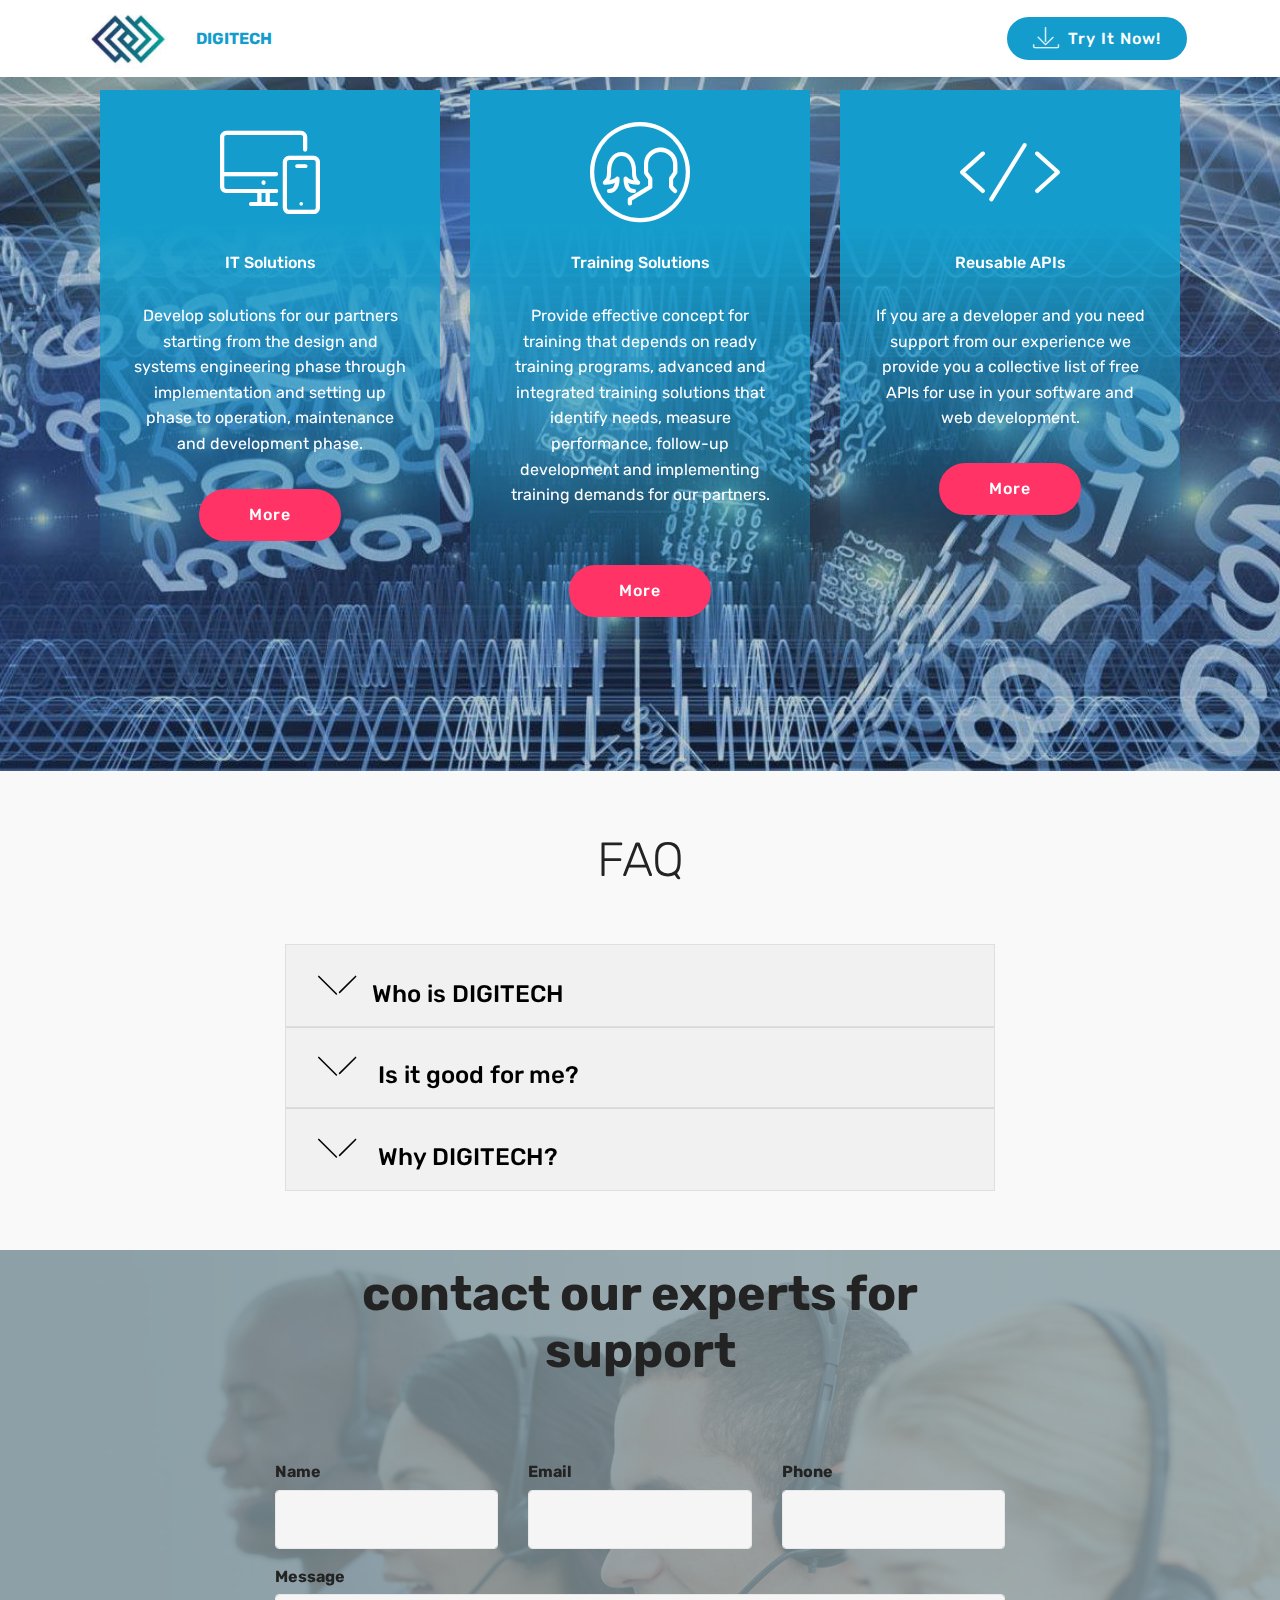
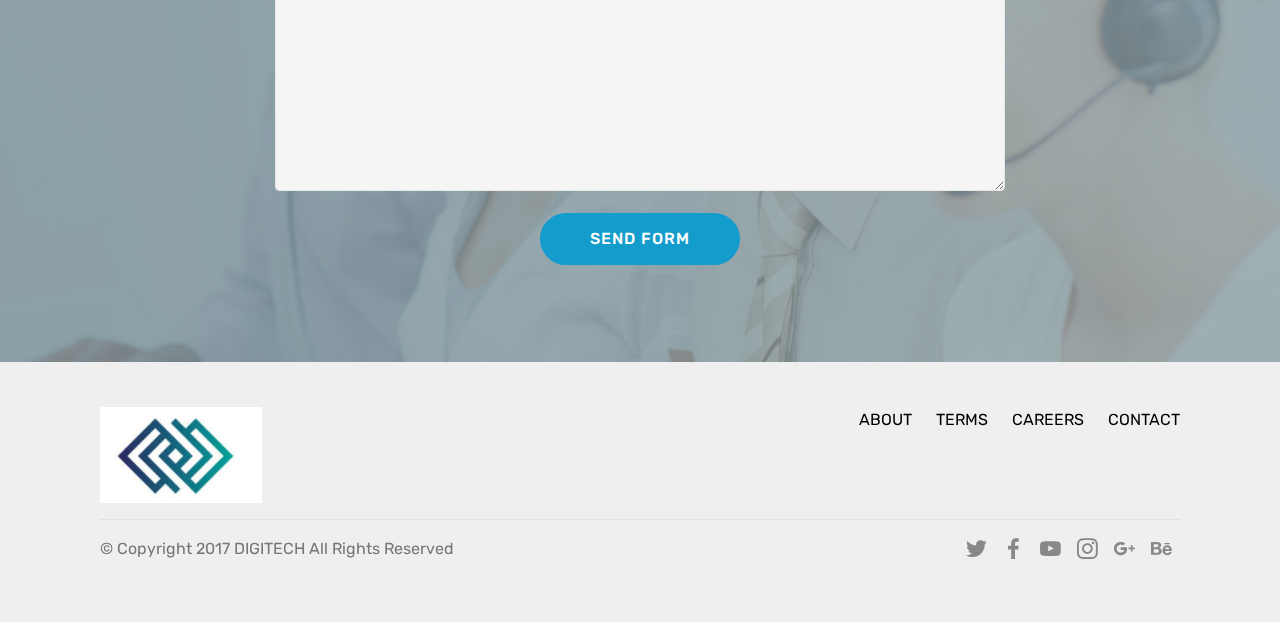
==== digitech.html @ f14af48d "create github pages" ====
<!DOCTYPE html>
<html >
<head>
  <!-- Site made with Mobirise Website Builder v4.8.10, https://mobirise.com -->
  <meta charset="UTF-8">
  <meta http-equiv="X-UA-Compatible" content="IE=edge">
  <meta name="generator" content="Mobirise v4.8.10, mobirise.com">
  <meta name="viewport" content="width=device-width, initial-scale=1, minimum-scale=1">
  <link rel="shortcut icon" href="assets/images/logo2.png" type="image/x-icon">
  <meta name="description" content="digitech company">
  <title>digitech</title>
  <link rel="stylesheet" href="assets/web/assets/mobirise-icons/mobirise-icons.css">
  <link rel="stylesheet" href="assets/tether/tether.min.css">
  <link rel="stylesheet" href="assets/bootstrap/css/bootstrap.min.css">
  <link rel="stylesheet" href="assets/bootstrap/css/bootstrap-grid.min.css">
  <link rel="stylesheet" href="assets/bootstrap/css/bootstrap-reboot.min.css">
  <link rel="stylesheet" href="assets/dropdown/css/style.css">
  <link rel="stylesheet" href="assets/socicon/css/styles.css">
  <link rel="stylesheet" href="assets/theme/css/style.css">
  <link rel="stylesheet" href="assets/mobirise/css/mbr-additional.css" type="text/css">
  
  
  
</head>
<body>
  <section class="menu cid-qTkzRZLJNu" once="menu" id="menu1-5">

    

    <nav class="navbar navbar-expand beta-menu navbar-dropdown align-items-center navbar-fixed-top navbar-toggleable-sm">
        <button class="navbar-toggler navbar-toggler-right" type="button" data-toggle="collapse" data-target="#navbarSupportedContent" aria-controls="navbarSupportedContent" aria-expanded="false" aria-label="Toggle navigation">
            <div class="hamburger">
                <span></span>
                <span></span>
                <span></span>
                <span></span>
            </div>
        </button>
        <div class="menu-logo">
            <div class="navbar-brand">
                <span class="navbar-logo">
                    <a href="https://mobirise.com">
                         <img src="assets/images/logo-122x72.jpg" alt="Mobirise" title="" style="height: 3.8rem;">
                    </a>
                </span>
                <span class="navbar-caption-wrap"><a class="navbar-caption text-primary display-4" href="https://mobirise.com">
                        DIGITECH</a></span>
            </div>
        </div>
        <div class="collapse navbar-collapse" id="navbarSupportedContent">
            <ul class="navbar-nav nav-dropdown" data-app-modern-menu="true"><li class="nav-item">
                    <a class="nav-link link text-white display-4" href="https://mobirise.com">
                        </a>
                </li>
                <li class="nav-item">
                    <a class="nav-link link text-white display-4" href="https://mobirise.com">
                        </a>
                </li></ul>
            <div class="navbar-buttons mbr-section-btn"><a class="btn btn-sm btn-primary display-4" href="https://mobirise.com">
                    <span class="mbri-save mbr-iconfont mbr-iconfont-btn "></span>
                    Try It Now!
                </a></div>
        </div>
    </nav>
</section>

<section class="engine"><a href="https://mobirise.info/h">create a web page</a></section><section class="features8 cid-reQmRMb4l3 mbr-parallax-background" id="features8-h">

    

    <div class="mbr-overlay" style="opacity: 0.2; background-color: rgb(35, 35, 35);">
    </div>

    <div class="container">
        <div class="media-container-row">

            <div class="card  col-12 col-md-6 col-lg-4">
                <div class="card-img">
                    <span class="mbr-iconfont mbri-responsive"></span>
                </div>
                <div class="card-box align-center">
                    <h4 class="card-title mbr-fonts-style display-7">IT Solutions
</h4>
                    <p class="mbr-text mbr-fonts-style display-7">Develop solutions for our partners starting from the design and systems engineering phase through implementation and setting up phase to operation, maintenance and development phase.
<br></p>
                    <div class="mbr-section-btn text-center">
                        <a href="https://mobirise.co" class="btn btn-secondary display-4">
                            More
                        </a>
                    </div>
                </div>
            </div>

            <div class="card  col-12 col-md-6 col-lg-4">
                <div class="card-img">
                    <span class="mbr-iconfont mbri-users"></span>
                </div>
                <div class="card-box align-center">
                    <h4 class="card-title mbr-fonts-style display-7">Training Solutions
</h4>
                    <p class="mbr-text mbr-fonts-style display-7">Provide effective concept for training that depends on ready training programs, advanced and integrated training solutions that identify needs, measure performance, follow-up development and implementing training demands for our partners.
<br>
<br></p>
                    <div class="mbr-section-btn text-center">
                        <a href="https://mobirise.co" class="btn btn-secondary display-4">
                            More
                        </a>
                    </div>
                </div>
            </div>

            <div class="card  col-12 col-md-6 col-lg-4">
                <div class="card-img">
                    <span class="mbr-iconfont mbri-code"></span>
                </div>
                <div class="card-box align-center">
                    <h4 class="card-title mbr-fonts-style display-7">
                        Reusable APIs</h4>
                    <p class="mbr-text mbr-fonts-style display-7">
                       If you are a developer and you need support from our experience we provide you a collective list of free APIs for use in your software and web development.</p>
                    <div class="mbr-section-btn text-center">
                        <a href="https://mobirise.co" class="btn btn-secondary display-4">
                            More
                        </a>
                    </div>
                </div>
            </div>

            
        </div>
    </div>
</section>

<section class="accordion1 cid-reQrUDHLjm" id="accordion1-j">

    

    
    <div class="container">
        <div class="media-container-row">
            <div class="col-12 col-md-8">
                <div class="section-head text-center space30">
                    <h2 class="mbr-section-title pb-5 mbr-fonts-style display-2">FAQ
                    </h2>
                </div>
                <div class="clearfix"></div>
                <div id="bootstrap-accordion_19" class="panel-group accordionStyles accordion" role="tablist" aria-multiselectable="true">
                    <div class="card">
                        <div class="card-header" role="tab" id="headingOne">
                            <a role="button" class="panel-title collapsed text-black" data-toggle="collapse" data-core="" href="#collapse1_19" aria-expanded="false" aria-controls="collapse1">
                                <h4 class="mbr-fonts-style display-5">
                                    <span class="sign mbr-iconfont mbri-arrow-down inactive"></span>Who is DIGITECH</h4>
                            </a>
                        </div>
                        <div id="collapse1_19" class="panel-collapse noScroll collapse " role="tabpanel" aria-labelledby="headingOne" data-parent="#bootstrap-accordion_19">
                            <div class="panel-body p-4">
                                <p class="mbr-fonts-style panel-text display-7">
                                   DIGITECH is Saudi company located in Riyadh and provide IT solutions, training services and free APIs for small/medium companies.</p>
                            </div>
                        </div>
                    </div>
                    <div class="card">
                        <div class="card-header" role="tab" id="headingTwo">
                            <a role="button" class="collapsed panel-title text-black" data-toggle="collapse" data-core="" href="#collapse2_19" aria-expanded="false" aria-controls="collapse2">
                                <h4 class="mbr-fonts-style display-5">
                                    <span class="sign mbr-iconfont mbri-arrow-down inactive"></span> Is it good for me?
                               </h4>
                            </a>
                            
                        </div>
                        <div id="collapse2_19" class="panel-collapse noScroll collapse" role="tabpanel" aria-labelledby="headingTwo" data-parent="#bootstrap-accordion_19">
                            <div class="panel-body p-4">
                                <p class="mbr-fonts-style panel-text display-7">DIGITECK provide services for&nbsp;small/medium companies who need technical partner with solid knowledge in Saudi Market.</p>
                            </div>
                        </div>
                    </div>
                    <div class="card">
                        <div class="card-header" role="tab" id="headingThree">
                            <a role="button" class="collapsed text-black panel-title" data-toggle="collapse" data-core="" href="#collapse3_19" aria-expanded="false" aria-controls="collapse3">
                                <h4 class="mbr-fonts-style display-5">
                                    <span class="sign mbr-iconfont mbri-arrow-down inactive"></span> Why DIGITECH?
                                </h4>
                            </a>
                        </div>
                        <div id="collapse3_19" class="panel-collapse noScroll collapse" role="tabpanel" aria-labelledby="headingThree" data-parent="#bootstrap-accordion_19">
                            <div class="panel-body p-4">
                                <p class="mbr-fonts-style panel-text display-7">
                                   Key differences from others:<br>* <strong>Experts </strong>in Saudi market.<br>* We use&nbsp;<strong>newest technologies&nbsp;</strong><br>* <strong>Free</strong> user training programs.</p>
                            </div>
                        </div>
                    </div>
                    
                    
                    
                </div>
            </div>
        </div>
    </div>
</section>

<section class="mbr-section form1 cid-reQzswMl3J" id="form1-p">

    

    <div class="mbr-overlay" style="opacity: 0.8; background-color: rgb(135, 154, 159);">
    </div>
    <div class="container">
        <div class="row justify-content-center">
            <div class="title col-12 col-lg-8">
                <h2 class="mbr-section-title align-center pb-3 mbr-fonts-style display-2"><strong>contact our experts for support</strong></h2>
                <h3 class="mbr-section-subtitle align-center mbr-light pb-3 mbr-fonts-style display-5"></h3>
            </div>
        </div>
    </div>
    <div class="container">
        <div class="row justify-content-center">
            <div class="media-container-column col-lg-8" data-form-type="formoid">
                    <div data-form-alert="" hidden="">
                        Thanks for filling out the form!
                    </div>
            
                    <form class="mbr-form" action="https://mobirise.com/" method="post" data-form-title="Mobirise Form"><input type="hidden" name="email" data-form-email="true" value="Bdi+Rwnis2UWtJIbWLWmJQTGcuRRJu7H8SC1nJhfrVoKlPy3ivoSg2gbluuZoNBvZMQnz9cNFtTie+Y247dFdRsSwCqV8F/mJl4nAqN+Ma01z2jB2yIlg2t3aWEcUX9/">
                        <div class="row row-sm-offset">
                            <div class="col-md-4 multi-horizontal" data-for="name">
                                <div class="form-group">
                                    <label class="form-control-label mbr-fonts-style display-7" for="name-form1-p"><strong>Name</strong></label>
                                    <input type="text" class="form-control" name="name" data-form-field="Name" required="" id="name-form1-p">
                                </div>
                            </div>
                            <div class="col-md-4 multi-horizontal" data-for="email">
                                <div class="form-group">
                                    <label class="form-control-label mbr-fonts-style display-7" for="email-form1-p"><strong>Email</strong></label>
                                    <input type="email" class="form-control" name="email" data-form-field="Email" required="" id="email-form1-p">
                                </div>
                            </div>
                            <div class="col-md-4 multi-horizontal" data-for="phone">
                                <div class="form-group">
                                    <label class="form-control-label mbr-fonts-style display-7" for="phone-form1-p"><strong>Phone</strong></label>
                                    <input type="tel" class="form-control" name="phone" data-form-field="Phone" id="phone-form1-p">
                                </div>
                            </div>
                        </div>
                        <div class="form-group" data-for="message">
                            <label class="form-control-label mbr-fonts-style display-7" for="message-form1-p"><strong>Message</strong></label>
                            <textarea type="text" class="form-control" name="message" rows="7" data-form-field="Message" id="message-form1-p"></textarea>
                        </div>
            
                        <span class="input-group-btn">
                            <button href="" type="submit" class="btn btn-primary btn-form display-4">SEND FORM</button>
                        </span>
                    </form>
            </div>
        </div>
    </div>
</section>

<section class="cid-reQzSRPc9E" id="footer5-r">

    

    

    <div class="container">
        <div class="media-container-row">
            <div class="col-md-3">
                <div class="media-wrap">
                    <a href="https://mobirise.co/">
                       <img src="assets/images/logo-192x114.jpg" alt="Mobirise" title="">
                    </a>
                </div>
            </div>
            <div class="col-md-9">
                <p class="mbr-text align-right links mbr-fonts-style display-7">
                    <a href="#" class="text-black">ABOUT</a> &nbsp;&nbsp;&nbsp;&nbsp;
                    <a href="#" class="text-black">TERMS</a> &nbsp;&nbsp;&nbsp;&nbsp;
                    <a href="#" class="text-black">CAREERS</a> &nbsp;&nbsp;&nbsp;&nbsp;
                    <a href="#" class="text-black">CONTACT</a>
                </p>
            </div>
        </div>
        <div class="footer-lower">
            <div class="media-container-row">
                <div class="col-md-12">
                    <hr>
                </div>
            </div>
            <div class="media-container-row mbr-white">
                <div class="col-md-6 copyright">
                    <p class="mbr-text mbr-fonts-style display-7">
                        © Copyright 2017 DIGITECH All Rights Reserved
                    </p>
                </div>
                <div class="col-md-6">
                    <div class="social-list align-right">
                        <div class="soc-item">
                            <a href="https://twitter.com/mobirise" target="_blank">
                                <span class="socicon-twitter socicon mbr-iconfont mbr-iconfont-social"></span>
                            </a>
                        </div>
                        <div class="soc-item">
                            <a href="https://www.facebook.com/pages/Mobirise/1616226671953247" target="_blank">
                                <span class="socicon-facebook socicon mbr-iconfont mbr-iconfont-social"></span>
                            </a>
                        </div>
                        <div class="soc-item">
                            <a href="https://www.youtube.com/c/mobirise" target="_blank">
                                <span class="socicon-youtube socicon mbr-iconfont mbr-iconfont-social"></span>
                            </a>
                        </div>
                        <div class="soc-item">
                            <a href="https://instagram.com/mobirise" target="_blank">
                                <span class="socicon-instagram socicon mbr-iconfont mbr-iconfont-social"></span>
                            </a>
                        </div>
                        <div class="soc-item">
                            <a href="https://plus.google.com/u/0/+Mobirise" target="_blank">
                                <span class="socicon-googleplus socicon mbr-iconfont mbr-iconfont-social"></span>
                            </a>
                        </div>
                        <div class="soc-item">
                            <a href="https://www.behance.net/Mobirise" target="_blank">
                                <span class="socicon-behance socicon mbr-iconfont mbr-iconfont-social"></span>
                            </a>
                        </div>
                    </div>
                </div>
            </div>
        </div>
    </div>
</section>


  <script src="assets/web/assets/jquery/jquery.min.js"></script>
  <script src="assets/popper/popper.min.js"></script>
  <script src="assets/tether/tether.min.js"></script>
  <script src="assets/bootstrap/js/bootstrap.min.js"></script>
  <script src="assets/smoothscroll/smooth-scroll.js"></script>
  <script src="assets/dropdown/js/script.min.js"></script>
  <script src="assets/touchswipe/jquery.touch-swipe.min.js"></script>
  <script src="assets/parallax/jarallax.min.js"></script>
  <script src="assets/mbr-switch-arrow/mbr-switch-arrow.js"></script>
  <script src="assets/theme/js/script.js"></script>
  <script src="assets/formoid/formoid.min.js"></script>
  
  
</body>
</html>
---- assets/web/assets/mobirise-icons/mobirise-icons.css ----
@font-face {
  font-family: 'MobiriseIcons';
  src:  url('mobirise-icons.eot?spat4u');
  src:  url('mobirise-icons.eot?spat4u#iefix') format('embedded-opentype'),
    url('mobirise-icons.ttf?spat4u') format('truetype'),
    url('mobirise-icons.woff?spat4u') format('woff'),
    url('mobirise-icons.svg?spat4u#MobiriseIcons') format('svg');
  font-weight: normal;
  font-style: normal;
}

[class^="mbri-"], [class*=" mbri-"] {
  /* use !important to prevent issues with browser extensions that change fonts */
  font-family: MobiriseIcons !important;
  speak: none;
  font-style: normal;
  font-weight: normal;
  font-variant: normal;
  text-transform: none;
  line-height: 1;

  /* Better Font Rendering =========== */
  -webkit-font-smoothing: antialiased;
  -moz-osx-font-smoothing: grayscale;
}

.mbri-add-submenu:before {
  content: "\e900";
}
.mbri-alert:before {
  content: "\e901";
}
.mbri-align-center:before {
  content: "\e902";
}
.mbri-align-justify:before {
  content: "\e903";
}
.mbri-align-left:before {
  content: "\e904";
}
.mbri-align-right:before {
  content: "\e905";
}
.mbri-android:before {
  content: "\e906";
}
.mbri-apple:before {
  content: "\e907";
}
.mbri-arrow-down:before {
  content: "\e908";
}
.mbri-arrow-next:before {
  content: "\e909";
}
.mbri-arrow-prev:before {
  content: "\e90a";
}
.mbri-arrow-up:before {
  content: "\e90b";
}
.mbri-bold:before {
  content: "\e90c";
}
.mbri-bookmark:before {
  content: "\e90d";
}
.mbri-bootstrap:before {
  content: "\e90e";
}
.mbri-briefcase:before {
  content: "\e90f";
}
.mbri-browse:before {
  content: "\e910";
}
.mbri-bulleted-list:before {
  content: "\e911";
}
.mbri-calendar:before {
  content: "\e912";
}
.mbri-camera:before {
  content: "\e913";
}
.mbri-cart-add:before {
  content: "\e914";
}
.mbri-cart-full:before {
  content: "\e915";
}
.mbri-cash:before {
  content: "\e916";
}
.mbri-change-style:before {
  content: "\e917";
}
.mbri-chat:before {
  content: "\e918";
}
.mbri-clock:before {
  content: "\e919";
}
.mbri-close:before {
  content: "\e91a";
}
.mbri-cloud:before {
  content: "\e91b";
}
.mbri-code:before {
  content: "\e91c";
}
.mbri-contact-form:before {
  content: "\e91d";
}
.mbri-credit-card:before {
  content: "\e91e";
}
.mbri-cursor-click:before {
  content: "\e91f";
}
.mbri-cust-feedback:before {
  content: "\e920";
}
.mbri-database:before {
  content: "\e921";
}
.mbri-delivery:before {
  content: "\e922";
}
.mbri-desktop:before {
  content: "\e923";
}
.mbri-devices:before {
  content: "\e924";
}
.mbri-down:before {
  content: "\e925";
}
.mbri-download:before {
  content: "\e989";
}
.mbri-drag-n-drop:before {
  content: "\e927";
}
.mbri-drag-n-drop2:before {
  content: "\e928";
}
.mbri-edit:before {
  content: "\e929";
}
.mbri-edit2:before {
  content: "\e92a";
}
.mbri-error:before {
  content: "\e92b";
}
.mbri-extension:before {
  content: "\e92c";
}
.mbri-features:before {
  content: "\e92d";
}
.mbri-file:before {
  content: "\e92e";
}
.mbri-flag:before {
  content: "\e92f";
}
.mbri-folder:before {
  content: "\e930";
}
.mbri-gift:before {
  content: "\e931";
}
.mbri-github:before {
  content: "\e932";
}
.mbri-globe:before {
  content: "\e933";
}
.mbri-globe-2:before {
  content: "\e934";
}
.mbri-growing-chart:before {
  content: "\e935";
}
.mbri-hearth:before {
  content: "\e936";
}
.mbri-help:before {
  content: "\e937";
}
.mbri-home:before {
  content: "\e938";
}
.mbri-hot-cup:before {
  content: "\e939";
}
.mbri-idea:before {
  content: "\e93a";
}
.mbri-image-gallery:before {
  content: "\e93b";
}
.mbri-image-slider:before {
  content: "\e93c";
}
.mbri-info:before {
  content: "\e93d";
}
.mbri-italic:before {
  content: "\e93e";
}
.mbri-key:before {
  content: "\e93f";
}
.mbri-laptop:before {
  content: "\e940";
}
.mbri-layers:before {
  content: "\e941";
}
.mbri-left-right:before {
  content: "\e942";
}
.mbri-left:before {
  content: "\e943";
}
.mbri-letter:before {
  content: "\e944";
}
.mbri-like:before {
  content: "\e945";
}
.mbri-link:before {
  content: "\e946";
}
.mbri-lock:before {
  content: "\e947";
}
.mbri-login:before {
  content: "\e948";
}
.mbri-logout:before {
  content: "\e949";
}
.mbri-magic-stick:before {
  content: "\e94a";
}
.mbri-map-pin:before {
  content: "\e94b";
}
.mbri-menu:before {
  content: "\e94c";
}
.mbri-mobile:before {
  content: "\e94d";
}
.mbri-mobile2:before {
  content: "\e94e";
}
.mbri-mobirise:before {
  content: "\e94f";
}
.mbri-more-horizontal:before {
  content: "\e950";
}
.mbri-more-vertical:before {
  content: "\e951";
}
.mbri-music:before {
  content: "\e952";
}
.mbri-new-file:before {
  content: "\e953";
}
.mbri-numbered-list:before {
  content: "\e954";
}
.mbri-opened-folder:before {
  content: "\e955";
}
.mbri-pages:before {
  content: "\e956";
}
.mbri-paper-plane:before {
  content: "\e957";
}
.mbri-paperclip:before {
  content: "\e958";
}
.mbri-photo:before {
  content: "\e959";
}
.mbri-photos:before {
  content: "\e95a";
}
.mbri-pin:before {
  content: "\e95b";
}
.mbri-play:before {
  content: "\e95c";
}
.mbri-plus:before {
  content: "\e95d";
}
.mbri-preview:before {
  content: "\e95e";
}
.mbri-print:before {
  content: "\e95f";
}
.mbri-protect:before {
  content: "\e960";
}
.mbri-question:before {
  content: "\e961";
}
.mbri-quote-left:before {
  content: "\e962";
}
.mbri-quote-right:before {
  content: "\e963";
}
.mbri-refresh:before {
  content: "\e964";
}
.mbri-responsive:before {
  content: "\e965";
}
.mbri-right:before {
  content: "\e966";
}
.mbri-rocket:before {
  content: "\e967";
}
.mbri-sad-face:before {
  content: "\e968";
}
.mbri-sale:before {
  content: "\e969";
}
.mbri-save:before {
  content: "\e96a";
}
.mbri-search:before {
  content: "\e96b";
}
.mbri-setting:before {
  content: "\e96c";
}
.mbri-setting2:before {
  content: "\e96d";
}
.mbri-setting3:before {
  content: "\e96e";
}
.mbri-share:before {
  content: "\e96f";
}
.mbri-shopping-bag:before {
  content: "\e970";
}
.mbri-shopping-basket:before {
  content: "\e971";
}
.mbri-shopping-cart:before {
  content: "\e972";
}
.mbri-sites:before {
  content: "\e973";
}
.mbri-smile-face:before {
  content: "\e974";
}
.mbri-speed:before {
  content: "\e975";
}
.mbri-star:before {
  content: "\e976";
}
.mbri-success:before {
  content: "\e977";
}
.mbri-sun:before {
  content: "\e978";
}
.mbri-sun2:before {
  content: "\e979";
}
.mbri-tablet:before {
  content: "\e97a";
}
.mbri-tablet-vertical:before {
  content: "\e97b";
}
.mbri-target:before {
  content: "\e97c";
}
.mbri-timer:before {
  content: "\e97d";
}
.mbri-to-ftp:before {
  content: "\e97e";
}
.mbri-to-local-drive:before {
  content: "\e97f";
}
.mbri-touch-swipe:before {
  content: "\e980";
}
.mbri-touch:before {
  content: "\e981";
}
.mbri-trash:before {
  content: "\e982";
}
.mbri-underline:before {
  content: "\e983";
}
.mbri-unlink:before {
  content: "\e984";
}
.mbri-unlock:before {
  content: "\e985";
}
.mbri-up-down:before {
  content: "\e986";
}
.mbri-up:before {
  content: "\e987";
}
.mbri-update:before {
  content: "\e988";
}
.mbri-upload:before {
 content: "\e926"; 
}
.mbri-user:before {
  content: "\e98a";
}
.mbri-user2:before {
  content: "\e98b";
}
.mbri-users:before {
  content: "\e98c";
}
.mbri-video:before {
  content: "\e98d";
}
.mbri-video-play:before {
  content: "\e98e";
}
.mbri-watch:before {
  content: "\e98f";
}
.mbri-website-theme:before {
  content: "\e990";
}
.mbri-wifi:before {
  content: "\e991";
}
.mbri-windows:before {
  content: "\e992";
}
.mbri-zoom-out:before {
  content: "\e993";
}
.mbri-redo:before {
  content: "\e994";
}
.mbri-undo:before {
  content: "\e995";
}
---- assets/dropdown/css/style.css ----
.navbar-dropdown {
  left: 0;
  padding: 0;
  position: absolute;
  right: 0;
  top: 0;
  transition: all 0.45s ease;
  z-index: 1030;
  background: #282828; }
  .navbar-dropdown .navbar-logo {
    margin-right: 0.8rem;
    transition: margin 0.3s ease-in-out;
    vertical-align: middle; }
    .navbar-dropdown .navbar-logo img {
      height: 3.125rem;
      transition: all 0.3s ease-in-out; }
    .navbar-dropdown .navbar-logo.mbr-iconfont {
      font-size: 3.125rem;
      line-height: 3.125rem; }
  .navbar-dropdown .navbar-caption {
    font-weight: 700;
    white-space: normal;
    vertical-align: -4px;
    line-height: 3.125rem !important; }
    .navbar-dropdown .navbar-caption, .navbar-dropdown .navbar-caption:hover {
      color: inherit;
      text-decoration: none; }
  .navbar-dropdown .mbr-iconfont + .navbar-caption {
    vertical-align: -1px; }
  .navbar-dropdown.navbar-fixed-top {
    position: fixed; }
  .navbar-dropdown .navbar-brand span {
    vertical-align: -4px; }
  .navbar-dropdown.bg-color.transparent {
    background: none; }
  .navbar-dropdown.navbar-short .navbar-brand {
    padding: 0.625rem 0; }
    .navbar-dropdown.navbar-short .navbar-brand span {
      vertical-align: -1px; }
  .navbar-dropdown.navbar-short .navbar-caption {
    line-height: 2.375rem !important;
    vertical-align: -2px; }
  .navbar-dropdown.navbar-short .navbar-logo {
    margin-right: 0.5rem; }
    .navbar-dropdown.navbar-short .navbar-logo img {
      height: 2.375rem; }
    .navbar-dropdown.navbar-short .navbar-logo.mbr-iconfont {
      font-size: 2.375rem;
      line-height: 2.375rem; }
  .navbar-dropdown.navbar-short .mbr-table-cell {
    height: 3.625rem; }
  .navbar-dropdown .navbar-close {
    left: 0.6875rem;
    position: fixed;
    top: 0.75rem;
    z-index: 1000; }
  .navbar-dropdown .hamburger-icon {
    content: "";
    display: inline-block;
    vertical-align: middle;
    width: 16px;
    -webkit-box-shadow: 0 -6px 0 1px #282828,0 0 0 1px #282828,0 6px 0 1px #282828;
    -moz-box-shadow: 0 -6px 0 1px #282828,0 0 0 1px #282828,0 6px 0 1px #282828;
    box-shadow: 0 -6px 0 1px #282828,0 0 0 1px #282828,0 6px 0 1px #282828; }

.dropdown-menu .dropdown-toggle[data-toggle="dropdown-submenu"]::after {
  border-bottom: 0.35em solid transparent;
  border-left: 0.35em solid;
  border-right: 0;
  border-top: 0.35em solid transparent;
  margin-left: 0.3rem; }

.dropdown-menu .dropdown-item:focus {
  outline: 0; }

.nav-dropdown {
  font-size: 0.75rem;
  font-weight: 500;
  height: auto !important; }
  .nav-dropdown .nav-btn {
    padding-left: 1rem; }
  .nav-dropdown .link {
    margin: .667em 1.667em;
    font-weight: 500;
    padding: 0;
    transition: color .2s ease-in-out; }
    .nav-dropdown .link.dropdown-toggle {
      margin-right: 2.583em; }
      .nav-dropdown .link.dropdown-toggle::after {
        margin-left: .25rem;
        border-top: 0.35em solid;
        border-right: 0.35em solid transparent;
        border-left: 0.35em solid transparent;
        border-bottom: 0; }
      .nav-dropdown .link.dropdown-toggle[aria-expanded="true"] {
        margin: 0;
        padding: 0.667em 3.263em  0.667em 1.667em; }
  .nav-dropdown .link::after,
  .nav-dropdown .dropdown-item::after {
    color: inherit; }
  .nav-dropdown .btn {
    font-size: 0.75rem;
    font-weight: 700;
    letter-spacing: 0;
    margin-bottom: 0;
    padding-left: 1.25rem;
    padding-right: 1.25rem; }
  .nav-dropdown .dropdown-menu {
    border-radius: 0;
    border: 0;
    left: 0;
    margin: 0;
    padding-bottom: 1.25rem;
    padding-top: 1.25rem;
    position: relative; }
  .nav-dropdown .dropdown-submenu {
    margin-left: 0.125rem;
    top: 0; }
  .nav-dropdown .dropdown-item {
    font-weight: 500;
    line-height: 2;
    padding: 0.3846em 4.615em 0.3846em 1.5385em;
    position: relative;
    transition: color .2s ease-in-out, background-color .2s ease-in-out; }
    .nav-dropdown .dropdown-item::after {
      margin-top: -0.3077em;
      position: absolute;
      right: 1.1538em;
      top: 50%; }
    .nav-dropdown .dropdown-item:focus, .nav-dropdown .dropdown-item:hover {
      background: none; }

@media (max-width: 767px) {
  .nav-dropdown.navbar-toggleable-sm {
    bottom: 0;
    display: none;
    left: 0;
    overflow-x: hidden;
    position: fixed;
    top: 0;
    transform: translateX(-100%);
    -ms-transform: translateX(-100%);
    -webkit-transform: translateX(-100%);
    width: 18.75rem;
    z-index: 999; } }
.nav-dropdown.navbar-toggleable-xl {
  bottom: 0;
  display: none;
  left: 0;
  overflow-x: hidden;
  position: fixed;
  top: 0;
  transform: translateX(-100%);
  -ms-transform: translateX(-100%);
  -webkit-transform: translateX(-100%);
  width: 18.75rem;
  z-index: 999; }

.nav-dropdown-sm {
  display: block !important;
  overflow-x: hidden;
  overflow: auto;
  padding-top: 3.875rem; }
  .nav-dropdown-sm::after {
    content: "";
    display: block;
    height: 3rem;
    width: 100%; }
  .nav-dropdown-sm.collapse.in ~ .navbar-close {
    display: block !important; }
  .nav-dropdown-sm.collapsing, .nav-dropdown-sm.collapse.in {
    transform: translateX(0);
    -ms-transform: translateX(0);
    -webkit-transform: translateX(0);
    transition: all 0.25s ease-out;
    -webkit-transition: all 0.25s ease-out;
    background: #282828; }
  .nav-dropdown-sm.collapsing[aria-expanded="false"] {
    transform: translateX(-100%);
    -ms-transform: translateX(-100%);
    -webkit-transform: translateX(-100%); }
  .nav-dropdown-sm .nav-item {
    display: block;
    margin-left: 0 !important;
    padding-left: 0; }
  .nav-dropdown-sm .link,
  .nav-dropdown-sm .dropdown-item {
    border-top: 1px dotted rgba(255, 255, 255, 0.1);
    font-size: 0.8125rem;
    line-height: 1.6;
    margin: 0 !important;
    padding: 0.875rem 2.4rem 0.875rem 1.5625rem !important;
    position: relative;
    white-space: normal; }
    .nav-dropdown-sm .link:focus, .nav-dropdown-sm .link:hover,
    .nav-dropdown-sm .dropdown-item:focus,
    .nav-dropdown-sm .dropdown-item:hover {
      background: rgba(0, 0, 0, 0.2) !important;
      color: #c0a375; }
  .nav-dropdown-sm .nav-btn {
    position: relative;
    padding: 1.5625rem 1.5625rem 0 1.5625rem; }
    .nav-dropdown-sm .nav-btn::before {
      border-top: 1px dotted rgba(255, 255, 255, 0.1);
      content: "";
      left: 0;
      position: absolute;
      top: 0;
      width: 100%; }
    .nav-dropdown-sm .nav-btn + .nav-btn {
      padding-top: 0.625rem; }
      .nav-dropdown-sm .nav-btn + .nav-btn::before {
        display: none; }
  .nav-dropdown-sm .btn {
    padding: 0.625rem 0; }
  .nav-dropdown-sm .dropdown-toggle[data-toggle="dropdown-submenu"]::after {
    margin-left: .25rem;
    border-top: 0.35em solid;
    border-right: 0.35em solid transparent;
    border-left: 0.35em solid transparent;
    border-bottom: 0; }
  .nav-dropdown-sm .dropdown-toggle[data-toggle="dropdown-submenu"][aria-expanded="true"]::after {
    border-top: 0;
    border-right: 0.35em solid transparent;
    border-left: 0.35em solid transparent;
    border-bottom: 0.35em solid; }
  .nav-dropdown-sm .dropdown-menu {
    margin: 0;
    padding: 0;
    position: relative;
    top: 0;
    left: 0;
    width: 100%;
    border: 0;
    float: none;
    border-radius: 0;
    background: none; }
  .nav-dropdown-sm .dropdown-submenu {
    left: 100%;
    margin-left: 0.125rem;
    margin-top: -1.25rem;
    top: 0; }

.navbar-toggleable-sm .nav-dropdown .dropdown-menu {
  position: absolute; }

.navbar-toggleable-sm .nav-dropdown .dropdown-submenu {
  left: 100%;
  margin-left: 0.125rem;
  margin-top: -1.25rem;
  top: 0; }

.navbar-toggleable-sm.opened .nav-dropdown .dropdown-menu {
  position: relative; }

.navbar-toggleable-sm.opened .nav-dropdown .dropdown-submenu {
  left: 0;
  margin-left: 00rem;
  margin-top: 0rem;
  top: 0; }

.is-builder .nav-dropdown.collapsing {
  transition: none !important; }

/*# sourceMappingURL=style.css.map */
---- assets/socicon/css/styles.css ----
@charset "UTF-8";

@font-face {
  font-family: "socicon";
  src:url("../fonts/socicon.eot");
  src:url("../fonts/socicon.eot?#iefix") format("embedded-opentype"),
    url("../fonts/socicon.woff") format("woff"),
    url("../fonts/socicon.ttf") format("truetype"),
    url("../fonts/socicon.svg#socicon") format("svg");
  font-weight: normal;
  font-style: normal;

}

[data-icon]:before {
  font-family: "socicon" !important;
  content: attr(data-icon);
  font-style: normal !important;
  font-weight: normal !important;
  font-variant: normal !important;
  text-transform: none !important;
  speak: none;
  line-height: 1;
  -webkit-font-smoothing: antialiased;
  -moz-osx-font-smoothing: grayscale;
}

[class^="socicon-"]:before,
[class*=" socicon-"]:before {
  font-family: "socicon" !important;
  font-style: normal !important;
  font-weight: normal !important;
  font-variant: normal !important;
  text-transform: none !important;
  speak: none;
  line-height: 1;
  -webkit-font-smoothing: antialiased;
  -moz-osx-font-smoothing: grayscale;
}

.socicon-modelmayhem:before {
  content: "\e000";
}
.socicon-mixcloud:before {
  content: "\e001";
}
.socicon-drupal:before {
  content: "\e002";
}
.socicon-swarm:before {
  content: "\e003";
}
.socicon-istock:before {
  content: "\e004";
}
.socicon-yammer:before {
  content: "\e005";
}
.socicon-ello:before {
  content: "\e006";
}
.socicon-stackoverflow:before {
  content: "\e007";
}
.socicon-persona:before {
  content: "\e008";
}
.socicon-triplej:before {
  content: "\e009";
}
.socicon-houzz:before {
  content: "\e00a";
}
.socicon-rss:before {
  content: "\e00b";
}
.socicon-paypal:before {
  content: "\e00c";
}
.socicon-odnoklassniki:before {
  content: "\e00d";
}
.socicon-airbnb:before {
  content: "\e00e";
}
.socicon-periscope:before {
  content: "\e00f";
}
.socicon-outlook:before {
  content: "\e010";
}
.socicon-coderwall:before {
  content: "\e011";
}
.socicon-tripadvisor:before {
  content: "\e012";
}
.socicon-appnet:before {
  content: "\e013";
}
.socicon-goodreads:before {
  content: "\e014";
}
.socicon-tripit:before {
  content: "\e015";
}
.socicon-lanyrd:before {
  content: "\e016";
}
.socicon-slideshare:before {
  content: "\e017";
}
.socicon-buffer:before {
  content: "\e018";
}
.socicon-disqus:before {
  content: "\e019";
}
.socicon-vkontakte:before {
  content: "\e01a";
}
.socicon-whatsapp:before {
  content: "\e01b";
}
.socicon-patreon:before {
  content: "\e01c";
}
.socicon-storehouse:before {
  content: "\e01d";
}
.socicon-pocket:before {
  content: "\e01e";
}
.socicon-mail:before {
  content: "\e01f";
}
.socicon-blogger:before {
  content: "\e020";
}
.socicon-technorati:before {
  content: "\e021";
}
.socicon-reddit:before {
  content: "\e022";
}
.socicon-dribbble:before {
  content: "\e023";
}
.socicon-stumbleupon:before {
  content: "\e024";
}
.socicon-digg:before {
  content: "\e025";
}
.socicon-envato:before {
  content: "\e026";
}
.socicon-behance:before {
  content: "\e027";
}
.socicon-delicious:before {
  content: "\e028";
}
.socicon-deviantart:before {
  content: "\e029";
}
.socicon-forrst:before {
  content: "\e02a";
}
.socicon-play:before {
  content: "\e02b";
}
.socicon-zerply:before {
  content: "\e02c";
}
.socicon-wikipedia:before {
  content: "\e02d";
}
.socicon-apple:before {
  content: "\e02e";
}
.socicon-flattr:before {
  content: "\e02f";
}
.socicon-github:before {
  content: "\e030";
}
.socicon-renren:before {
  content: "\e031";
}
.socicon-friendfeed:before {
  content: "\e032";
}
.socicon-newsvine:before {
  content: "\e033";
}
.socicon-identica:before {
  content: "\e034";
}
.socicon-bebo:before {
  content: "\e035";
}
.socicon-zynga:before {
  content: "\e036";
}
.socicon-steam:before {
  content: "\e037";
}
.socicon-xbox:before {
  content: "\e038";
}
.socicon-windows:before {
  content: "\e039";
}
.socicon-qq:before {
  content: "\e03a";
}
.socicon-douban:before {
  content: "\e03b";
}
.socicon-meetup:before {
  content: "\e03c";
}
.socicon-playstation:before {
  content: "\e03d";
}
.socicon-android:before {
  content: "\e03e";
}
.socicon-snapchat:before {
  content: "\e03f";
}
.socicon-twitter:before {
  content: "\e040";
}
.socicon-facebook:before {
  content: "\e041";
}
.socicon-googleplus:before {
  content: "\e042";
}
.socicon-pinterest:before {
  content: "\e043";
}
.socicon-foursquare:before {
  content: "\e044";
}
.socicon-yahoo:before {
  content: "\e045";
}
.socicon-skype:before {
  content: "\e046";
}
.socicon-yelp:before {
  content: "\e047";
}
.socicon-feedburner:before {
  content: "\e048";
}
.socicon-linkedin:before {
  content: "\e049";
}
.socicon-viadeo:before {
  content: "\e04a";
}
.socicon-xing:before {
  content: "\e04b";
}
.socicon-myspace:before {
  content: "\e04c";
}
.socicon-soundcloud:before {
  content: "\e04d";
}
.socicon-spotify:before {
  content: "\e04e";
}
.socicon-grooveshark:before {
  content: "\e04f";
}
.socicon-lastfm:before {
  content: "\e050";
}
.socicon-youtube:before {
  content: "\e051";
}
.socicon-vimeo:before {
  content: "\e052";
}
.socicon-dailymotion:before {
  content: "\e053";
}
.socicon-vine:before {
  content: "\e054";
}
.socicon-flickr:before {
  content: "\e055";
}
.socicon-500px:before {
  content: "\e056";
}
.socicon-wordpress:before {
  content: "\e058";
}
.socicon-tumblr:before {
  content: "\e059";
}
.socicon-twitch:before {
  content: "\e05a";
}
.socicon-8tracks:before {
  content: "\e05b";
}
.socicon-amazon:before {
  content: "\e05c";
}
.socicon-icq:before {
  content: "\e05d";
}
.socicon-smugmug:before {
  content: "\e05e";
}
.socicon-ravelry:before {
  content: "\e05f";
}
.socicon-weibo:before {
  content: "\e060";
}
.socicon-baidu:before {
  content: "\e061";
}
.socicon-angellist:before {
  content: "\e062";
}
.socicon-ebay:before {
  content: "\e063";
}
.socicon-imdb:before {
  content: "\e064";
}
.socicon-stayfriends:before {
  content: "\e065";
}
.socicon-residentadvisor:before {
  content: "\e066";
}
.socicon-google:before {
  content: "\e067";
}
.socicon-yandex:before {
  content: "\e068";
}
.socicon-sharethis:before {
  content: "\e069";
}
.socicon-bandcamp:before {
  content: "\e06a";
}
.socicon-itunes:before {
  content: "\e06b";
}
.socicon-deezer:before {
  content: "\e06c";
}
.socicon-telegram:before {
  content: "\e06e";
}
.socicon-openid:before {
  content: "\e06f";
}
.socicon-amplement:before {
  content: "\e070";
}
.socicon-viber:before {
  content: "\e071";
}
.socicon-zomato:before {
  content: "\e072";
}
.socicon-draugiem:before {
  content: "\e074";
}
.socicon-endomodo:before {
  content: "\e075";
}
.socicon-filmweb:before {
  content: "\e076";
}
.socicon-stackexchange:before {
  content: "\e077";
}
.socicon-wykop:before {
  content: "\e078";
}
.socicon-teamspeak:before {
  content: "\e079";
}
.socicon-teamviewer:before {
  content: "\e07a";
}
.socicon-ventrilo:before {
  content: "\e07b";
}
.socicon-younow:before {
  content: "\e07c";
}
.socicon-raidcall:before {
  content: "\e07d";
}
.socicon-mumble:before {
  content: "\e07e";
}
.socicon-medium:before {
  content: "\e06d";
}
.socicon-bebee:before {
  content: "\e07f";
}
.socicon-hitbox:before {
  content: "\e080";
}
.socicon-reverbnation:before {
  content: "\e081";
}
.socicon-formulr:before {
  content: "\e082";
}
.socicon-instagram:before {
  content: "\e057";
}
.socicon-battlenet:before {
  content: "\e083";
}
.socicon-chrome:before {
  content: "\e084";
}
.socicon-discord:before {
  content: "\e086";
}
.socicon-issuu:before {
  content: "\e087";
}
.socicon-macos:before {
  content: "\e088";
}
.socicon-firefox:before {
  content: "\e089";
}
.socicon-opera:before {
  content: "\e08d";
}
.socicon-keybase:before {
  content: "\e090";
}
.socicon-alliance:before {
  content: "\e091";
}
.socicon-livejournal:before {
  content: "\e092";
}
.socicon-googlephotos:before {
  content: "\e093";
}
.socicon-horde:before {
  content: "\e094";
}
.socicon-etsy:before {
  content: "\e095";
}
.socicon-zapier:before {
  content: "\e096";
}
.socicon-google-scholar:before {
  content: "\e097";
}
.socicon-researchgate:before {
  content: "\e098";
}
.socicon-wechat:before {
  content: "\e099";
}
.socicon-strava:before {
  content: "\e09a";
}
.socicon-line:before {
  content: "\e09b";
}
.socicon-lyft:before {
  content: "\e09c";
}
.socicon-uber:before {
  content: "\e09d";
}
.socicon-songkick:before {
  content: "\e09e";
}
.socicon-viewbug:before {
  content: "\e09f";
}
.socicon-googlegroups:before {
  content: "\e0a0";
}
.socicon-quora:before {
  content: "\e073";
}
.socicon-diablo:before {
  content: "\e085";
}
.socicon-blizzard:before {
  content: "\e0a1";
}
.socicon-hearthstone:before {
  content: "\e08b";
}
.socicon-heroes:before {
  content: "\e08a";
}
.socicon-overwatch:before {
  content: "\e08c";
}
.socicon-warcraft:before {
  content: "\e08e";
}
.socicon-starcraft:before {
  content: "\e08f";
}
.socicon-beam:before {
  content: "\e0a2";
}
.socicon-curse:before {
  content: "\e0a3";
}
.socicon-player:before {
  content: "\e0a4";
}
.socicon-streamjar:before {
  content: "\e0a5";
}
.socicon-nintendo:before {
  content: "\e0a6";
}
.socicon-hellocoton:before {
  content: "\e0a7";
}
---- assets/theme/css/style.css ----
/*!
 * Mobirise v4 theme (https://mobirise.com/)
 * Copyright 2017 Mobirise
 */
section {
  background-color: #eeeeee; }

section,
.container,
.container-fluid {
  position: relative;
  word-wrap: break-word; }

a.mbr-iconfont:hover {
  text-decoration: none; }

.article .lead p, .article .lead ul, .article .lead ol, .article .lead pre, .article .lead blockquote {
  margin-bottom: 0; }

a {
  font-style: normal;
  font-weight: 400;
  cursor: pointer; }
  a, a:hover {
    text-decoration: none; }

figure {
  margin-bottom: 0; }

body {
  color: #232323; }

h1, h2, h3, h4, h5, h6,
.h1, .h2, .h3, .h4, .h5, .h6,
.display-1, .display-2, .display-3, .display-4 {
  line-height: 1;
  word-break: break-word;
  word-wrap: break-word; }

b, strong {
  font-weight: bold; }

blockquote {
  padding: 10px 0 10px 20px;
  position: relative;
  border-left: 2px solid;
  border-color: #ff3366; }

input:-webkit-autofill, input:-webkit-autofill:hover, input:-webkit-autofill:focus, input:-webkit-autofill:active {
  transition-delay: 9999s;
  transition-property: background-color, color; }

textarea[type="hidden"] {
  display: none; }

body {
  position: relative; }

section {
  background-position: 50% 50%;
  background-repeat: no-repeat;
  background-size: cover; }
  section .mbr-background-video,
  section .mbr-background-video-preview {
    position: absolute;
    bottom: 0;
    left: 0;
    right: 0;
    top: 0; }

.hidden {
  visibility: hidden; }

.mbr-z-index20 {
  z-index: 20; }

/*! Base colors */
.mbr-white {
  color: #ffffff; }

.mbr-black {
  color: #000000; }

.mbr-bg-white {
  background-color: #ffffff; }

.mbr-bg-black {
  background-color: #000000; }

/*! Text-aligns */
.align-left {
  text-align: left; }

.align-center {
  text-align: center; }

.align-right {
  text-align: right; }

@media (max-width: 767px) {
  .align-left, .align-center, .align-right, .mbr-section-btn, .mbr-section-title {
    text-align: center; } }
/*! Font-weight  */
.mbr-light {
  font-weight: 300; }

.mbr-regular {
  font-weight: 400; }

.mbr-semibold {
  font-weight: 500; }

.mbr-bold {
  font-weight: 700; }

/*! Media  */
.media-size-item {
  -webkit-flex: 1 1 auto;
  -moz-flex: 1 1 auto;
  -ms-flex: 1 1 auto;
  -o-flex: 1 1 auto;
  flex: 1 1 auto; }

.media-content {
  -webkit-flex-basis: 100%;
  flex-basis: 100%; }

.media-container-row {
  display: -ms-flexbox;
  display: -webkit-flex;
  display: flex;
  -webkit-flex-direction: row;
  -ms-flex-direction: row;
  flex-direction: row;
  -webkit-flex-wrap: wrap;
  -ms-flex-wrap: wrap;
  flex-wrap: wrap;
  -webkit-justify-content: center;
  -ms-flex-pack: center;
  justify-content: center;
  -webkit-align-content: center;
  -ms-flex-line-pack: center;
  align-content: center;
  -webkit-align-items: start;
  -ms-flex-align: start;
  align-items: start; }
  .media-container-row .media-size-item {
    width: 400px; }

.media-container-column {
  display: -ms-flexbox;
  display: -webkit-flex;
  display: flex;
  -webkit-flex-direction: column;
  -ms-flex-direction: column;
  flex-direction: column;
  -webkit-flex-wrap: wrap;
  -ms-flex-wrap: wrap;
  flex-wrap: wrap;
  -webkit-justify-content: center;
  -ms-flex-pack: center;
  justify-content: center;
  -webkit-align-content: center;
  -ms-flex-line-pack: center;
  align-content: center;
  -webkit-align-items: stretch;
  -ms-flex-align: stretch;
  align-items: stretch; }
  .media-container-column > * {
    width: 100%; }

@media (min-width: 992px) {
  .media-container-row {
    -webkit-flex-wrap: nowrap;
    -ms-flex-wrap: nowrap;
    flex-wrap: nowrap; } }
figure {
  overflow: hidden; }

figure[mbr-media-size] {
  transition: width 0.1s; }

.mbr-figure img, .mbr-figure iframe {
  display: block;
  width: 100%; }

.card {
  background-color: transparent;
  border: none; }

.card-img {
  text-align: center;
  flex-shrink: 0;
  -webkit-flex-shrink: 0; }

.media {
  max-width: 100%;
  margin: 0 auto; }

.mbr-figure {
  -ms-flex-item-align: center;
  -ms-grid-row-align: center;
  -webkit-align-self: center;
  align-self: center; }

.media-container > div {
  max-width: 100%; }

.mbr-figure img, .card-img img {
  width: 100%; }

@media (max-width: 991px) {
  .media-size-item {
    width: auto !important; }

  .media {
    width: auto; }

  .mbr-figure {
    width: 100% !important; } }
/*! Buttons */
.mbr-section-btn {
  margin-left: -.25rem;
  margin-right: -.25rem;
  font-size: 0; }

nav .mbr-section-btn {
  margin-left: 0rem;
  margin-right: 0rem; }

/*! Btn icon margin */
.btn .mbr-iconfont, .btn.btn-sm .mbr-iconfont {
  cursor: pointer;
  margin-right: 0.5rem; }

.btn.btn-md .mbr-iconfont, .btn.btn-md .mbr-iconfont {
  margin-right: 0.8rem; }

.mbr-regular {
  font-weight: 400; }

.mbr-semibold {
  font-weight: 500; }

.mbr-bold {
  font-weight: 700; }

[type="submit"] {
  -webkit-appearance: none; }

/*! Full-screen */
.mbr-fullscreen .mbr-overlay {
  min-height: 100vh; }

.mbr-fullscreen {
  display: flex;
  display: -webkit-flex;
  display: -moz-flex;
  display: -ms-flex;
  display: -o-flex;
  align-items: center;
  -webkit-align-items: center;
  min-height: 100vh;
  padding-top: 3rem;
  padding-bottom: 3rem; }

/*! Map */
.map {
  height: 25rem;
  position: relative; }
  .map iframe {
    width: 100%;
    height: 100%; }

/* Form */
.form-asterisk {
  font-family: initial;
  position: absolute;
  top: -2px;
  font-weight: normal; }

/*! Scroll to top arrow */
.mbr-arrow-up {
  bottom: 25px;
  right: 90px;
  position: fixed;
  text-align: right;
  z-index: 5000;
  color: #ffffff;
  font-size: 32px;
  transform: rotate(180deg);
  -webkit-transform: rotate(180deg); }

.mbr-arrow-up a {
  background: rgba(0, 0, 0, 0.2);
  border-radius: 3px;
  color: #fff;
  display: inline-block;
  height: 60px;
  width: 60px;
  outline-style: none !important;
  position: relative;
  text-decoration: none;
  transition: all .3s ease-in-out;
  cursor: pointer;
  text-align: center; }
  .mbr-arrow-up a:hover {
    background-color: rgba(0, 0, 0, 0.4); }
  .mbr-arrow-up a i {
    line-height: 60px; }

.mbr-arrow-up-icon {
  display: block;
  color: #fff; }

.mbr-arrow-up-icon::before {
  content: "\203a";
  display: inline-block;
  font-family: serif;
  font-size: 32px;
  line-height: 1;
  font-style: normal;
  position: relative;
  top: 6px;
  left: -4px;
  -webkit-transform: rotate(-90deg);
  transform: rotate(-90deg); }

/*! Arrow Down */
.mbr-arrow {
  position: absolute;
  bottom: 45px;
  left: 50%;
  width: 60px;
  height: 60px;
  cursor: pointer;
  background-color: rgba(80, 80, 80, 0.5);
  border-radius: 50%;
  -webkit-transform: translateX(-50%);
  transform: translateX(-50%); }
  .mbr-arrow > a {
    display: inline-block;
    text-decoration: none;
    outline-style: none;
    -webkit-animation: arrowdown 1.7s ease-in-out infinite;
    animation: arrowdown 1.7s ease-in-out infinite; }
    .mbr-arrow > a > i {
      position: absolute;
      top: -2px;
      left: 15px;
      font-size: 2rem; }

@keyframes arrowdown {
  0% {
    transform: translateY(0px);
    -webkit-transform: translateY(0px); }
  50% {
    transform: translateY(-5px);
    -webkit-transform: translateY(-5px); }
  100% {
    transform: translateY(0px);
    -webkit-transform: translateY(0px); } }
@-webkit-keyframes arrowdown {
  0% {
    transform: translateY(0px);
    -webkit-transform: translateY(0px); }
  50% {
    transform: translateY(-5px);
    -webkit-transform: translateY(-5px); }
  100% {
    transform: translateY(0px);
    -webkit-transform: translateY(0px); } }
@media (max-width: 500px) {
  .mbr-arrow-up {
    left: 50%;
    right: auto;
    transform: translateX(-50%) rotate(180deg);
    -webkit-transform: translateX(-50%) rotate(180deg); } }
/*Gradients animation*/
@keyframes gradient-animation {
  from {
    background-position: 0% 100%;
    animation-timing-function: ease-in-out; }
  to {
    background-position: 100% 0%;
    animation-timing-function: ease-in-out; } }
@-webkit-keyframes gradient-animation {
  from {
    background-position: 0% 100%;
    animation-timing-function: ease-in-out; }
  to {
    background-position: 100% 0%;
    animation-timing-function: ease-in-out; } }
.bg-gradient {
  background-size: 200% 200%;
  animation: gradient-animation 5s infinite alternate;
  -webkit-animation: gradient-animation 5s infinite alternate; }

.menu .navbar-brand {
  display: -webkit-flex; }
  .menu .navbar-brand span {
    display: flex;
    display: -webkit-flex; }
  .menu .navbar-brand .navbar-caption-wrap {
    display: -webkit-flex; }
  .menu .navbar-brand .navbar-logo img {
    display: -webkit-flex; }
@media (min-width: 768px) and (max-width: 991px) {
  .menu .navbar-toggleable-sm .navbar-nav {
    display: -webkit-box;
    display: -webkit-flex;
    display: -ms-flexbox; } }
@media (min-width: 992px) {
  .menu .navbar-nav.nav-dropdown {
    display: -webkit-flex; }
  .menu .navbar-toggleable-sm .navbar-collapse {
    display: -webkit-flex !important; } }
@media (max-width: 767px) {
  .menu .navbar-collapse {
    overflow-y: auto;
    max-height: 80vh; }
  .menu .dropdown-menu {
    max-height: 60vh;
    overflow-y: auto; } }

.navbar {
  display: -webkit-flex;
  -webkit-flex-wrap: wrap;
  -webkit-align-items: center;
  -webkit-justify-content: space-between; }

.navbar-collapse {
  -webkit-flex-basis: 100%;
  -webkit-flex-grow: 1;
  -webkit-align-items: center; }

.nav-dropdown .link {
  padding: .667em 1.667em !important;
  margin: 0 !important; }

.nav {
  display: -webkit-flex;
  -webkit-flex-wrap: wrap; }

.row {
  display: -webkit-flex;
  -webkit-flex-wrap: wrap; }

.justify-content-center {
  -webkit-justify-content: center; }

.form-inline {
  display: -webkit-flex;
  -webkit-flex-flow: row wrap;
  -webkit-align-items: center; }

.card-wrapper {
  -webkit-flex: 1; }

.carousel-control {
  z-index: 10;
  display: -webkit-flex;
  -webkit-align-items: center;
  -webkit-justify-content: center; }

.carousel-controls {
  display: -webkit-flex; }

.media {
  display: -webkit-flex; }

/*# sourceMappingURL=style.css.map */
.engine {
	position: absolute;
	text-indent: -2400px;
	text-align: center;
	padding: 0;
	top: 0;
	left: -2400px;
}
---- assets/mobirise/css/mbr-additional.css ----
@import url(https://fonts.googleapis.com/css?family=Rubik:300,300i,400,400i,500,500i,700,700i,900,900i);





body {
  font-style: normal;
  line-height: 1.5;
}
.mbr-section-title {
  font-style: normal;
  line-height: 1.2;
}
.mbr-section-subtitle {
  line-height: 1.3;
}
.mbr-text {
  font-style: normal;
  line-height: 1.6;
}
.display-1 {
  font-family: 'Rubik', sans-serif;
  font-size: 4.25rem;
}
.display-1 > .mbr-iconfont {
  font-size: 6.8rem;
}
.display-2 {
  font-family: 'Rubik', sans-serif;
  font-size: 3rem;
}
.display-2 > .mbr-iconfont {
  font-size: 4.8rem;
}
.display-4 {
  font-family: 'Rubik', sans-serif;
  font-size: 1rem;
}
.display-4 > .mbr-iconfont {
  font-size: 1.6rem;
}
.display-5 {
  font-family: 'Rubik', sans-serif;
  font-size: 1.5rem;
}
.display-5 > .mbr-iconfont {
  font-size: 2.4rem;
}
.display-7 {
  font-family: 'Rubik', sans-serif;
  font-size: 1rem;
}
.display-7 > .mbr-iconfont {
  font-size: 1.6rem;
}
/* ---- Fluid typography for mobile devices ---- */
/* 1.4 - font scale ratio ( bootstrap == 1.42857 ) */
/* 100vw - current viewport width */
/* (48 - 20)  48 == 48rem == 768px, 20 == 20rem == 320px(minimal supported viewport) */
/* 0.65 - min scale variable, may vary */
@media (max-width: 768px) {
  .display-1 {
    font-size: 3.4rem;
    font-size: calc( 2.1374999999999997rem + (4.25 - 2.1374999999999997) * ((100vw - 20rem) / (48 - 20)));
    line-height: calc( 1.4 * (2.1374999999999997rem + (4.25 - 2.1374999999999997) * ((100vw - 20rem) / (48 - 20))));
  }
  .display-2 {
    font-size: 2.4rem;
    font-size: calc( 1.7rem + (3 - 1.7) * ((100vw - 20rem) / (48 - 20)));
    line-height: calc( 1.4 * (1.7rem + (3 - 1.7) * ((100vw - 20rem) / (48 - 20))));
  }
  .display-4 {
    font-size: 0.8rem;
    font-size: calc( 1rem + (1 - 1) * ((100vw - 20rem) / (48 - 20)));
    line-height: calc( 1.4 * (1rem + (1 - 1) * ((100vw - 20rem) / (48 - 20))));
  }
  .display-5 {
    font-size: 1.2rem;
    font-size: calc( 1.175rem + (1.5 - 1.175) * ((100vw - 20rem) / (48 - 20)));
    line-height: calc( 1.4 * (1.175rem + (1.5 - 1.175) * ((100vw - 20rem) / (48 - 20))));
  }
}
/* Buttons */
.btn {
  font-weight: 500;
  border-width: 2px;
  font-style: normal;
  letter-spacing: 1px;
  margin: .4rem .8rem;
  white-space: normal;
  -webkit-transition: all 0.3s ease-in-out;
  -moz-transition: all 0.3s ease-in-out;
  transition: all 0.3s ease-in-out;
  display: inline-flex;
  align-items: center;
  justify-content: center;
  word-break: break-word;
  -webkit-align-items: center;
  -webkit-justify-content: center;
  display: -webkit-inline-flex;
  padding: 1rem 3rem;
  border-radius: 3px;
}
.btn-sm {
  font-weight: 500;
  letter-spacing: 1px;
  -webkit-transition: all 0.3s ease-in-out;
  -moz-transition: all 0.3s ease-in-out;
  transition: all 0.3s ease-in-out;
  padding: 0.6rem 1.5rem;
  border-radius: 3px;
}
.btn-md {
  font-weight: 500;
  letter-spacing: 1px;
  margin: .4rem .8rem !important;
  -webkit-transition: all 0.3s ease-in-out;
  -moz-transition: all 0.3s ease-in-out;
  transition: all 0.3s ease-in-out;
  padding: 1rem 3rem;
  border-radius: 3px;
}
.btn-lg {
  font-weight: 500;
  letter-spacing: 1px;
  margin: .4rem .8rem !important;
  -webkit-transition: all 0.3s ease-in-out;
  -moz-transition: all 0.3s ease-in-out;
  transition: all 0.3s ease-in-out;
  padding: 1.2rem 3.2rem;
  border-radius: 3px;
}
.bg-primary {
  background-color: #149dcc !important;
}
.bg-success {
  background-color: #f7ed4a !important;
}
.bg-info {
  background-color: #82786e !important;
}
.bg-warning {
  background-color: #879a9f !important;
}
.bg-danger {
  background-color: #b1a374 !important;
}
.btn-primary,
.btn-primary:active {
  background-color: #149dcc !important;
  border-color: #149dcc !important;
  color: #ffffff !important;
}
.btn-primary:hover,
.btn-primary:focus,
.btn-primary.focus,
.btn-primary.active {
  color: #ffffff !important;
  background-color: #0d6786 !important;
  border-color: #0d6786 !important;
}
.btn-primary.disabled,
.btn-primary:disabled {
  color: #ffffff !important;
  background-color: #0d6786 !important;
  border-color: #0d6786 !important;
}
.btn-secondary,
.btn-secondary:active {
  background-color: #ff3366 !important;
  border-color: #ff3366 !important;
  color: #ffffff !important;
}
.btn-secondary:hover,
.btn-secondary:focus,
.btn-secondary.focus,
.btn-secondary.active {
  color: #ffffff !important;
  background-color: #e50039 !important;
  border-color: #e50039 !important;
}
.btn-secondary.disabled,
.btn-secondary:disabled {
  color: #ffffff !important;
  background-color: #e50039 !important;
  border-color: #e50039 !important;
}
.btn-info,
.btn-info:active {
  background-color: #82786e !important;
  border-color: #82786e !important;
  color: #ffffff !important;
}
.btn-info:hover,
.btn-info:focus,
.btn-info.focus,
.btn-info.active {
  color: #ffffff !important;
  background-color: #59524b !important;
  border-color: #59524b !important;
}
.btn-info.disabled,
.btn-info:disabled {
  color: #ffffff !important;
  background-color: #59524b !important;
  border-color: #59524b !important;
}
.btn-success,
.btn-success:active {
  background-color: #f7ed4a !important;
  border-color: #f7ed4a !important;
  color: #3f3c03 !important;
}
.btn-success:hover,
.btn-success:focus,
.btn-success.focus,
.btn-success.active {
  color: #3f3c03 !important;
  background-color: #eadd0a !important;
  border-color: #eadd0a !important;
}
.btn-success.disabled,
.btn-success:disabled {
  color: #3f3c03 !important;
  background-color: #eadd0a !important;
  border-color: #eadd0a !important;
}
.btn-warning,
.btn-warning:active {
  background-color: #879a9f !important;
  border-color: #879a9f !important;
  color: #ffffff !important;
}
.btn-warning:hover,
.btn-warning:focus,
.btn-warning.focus,
.btn-warning.active {
  color: #ffffff !important;
  background-color: #617479 !important;
  border-color: #617479 !important;
}
.btn-warning.disabled,
.btn-warning:disabled {
  color: #ffffff !important;
  background-color: #617479 !important;
  border-color: #617479 !important;
}
.btn-danger,
.btn-danger:active {
  background-color: #b1a374 !important;
  border-color: #b1a374 !important;
  color: #ffffff !important;
}
.btn-danger:hover,
.btn-danger:focus,
.btn-danger.focus,
.btn-danger.active {
  color: #ffffff !important;
  background-color: #8b7d4e !important;
  border-color: #8b7d4e !important;
}
.btn-danger.disabled,
.btn-danger:disabled {
  color: #ffffff !important;
  background-color: #8b7d4e !important;
  border-color: #8b7d4e !important;
}
.btn-white {
  color: #333333 !important;
}
.btn-white,
.btn-white:active {
  background-color: #ffffff !important;
  border-color: #ffffff !important;
  color: #808080 !important;
}
.btn-white:hover,
.btn-white:focus,
.btn-white.focus,
.btn-white.active {
  color: #808080 !important;
  background-color: #d9d9d9 !important;
  border-color: #d9d9d9 !important;
}
.btn-white.disabled,
.btn-white:disabled {
  color: #808080 !important;
  background-color: #d9d9d9 !important;
  border-color: #d9d9d9 !important;
}
.btn-black,
.btn-black:active {
  background-color: #333333 !important;
  border-color: #333333 !important;
  color: #ffffff !important;
}
.btn-black:hover,
.btn-black:focus,
.btn-black.focus,
.btn-black.active {
  color: #ffffff !important;
  background-color: #0d0d0d !important;
  border-color: #0d0d0d !important;
}
.btn-black.disabled,
.btn-black:disabled {
  color: #ffffff !important;
  background-color: #0d0d0d !important;
  border-color: #0d0d0d !important;
}
.btn-primary-outline,
.btn-primary-outline:active {
  background: none;
  border-color: #0b566f;
  color: #0b566f;
}
.btn-primary-outline:hover,
.btn-primary-outline:focus,
.btn-primary-outline.focus,
.btn-primary-outline.active {
  color: #ffffff;
  background-color: #149dcc;
  border-color: #149dcc;
}
.btn-primary-outline.disabled,
.btn-primary-outline:disabled {
  color: #ffffff !important;
  background-color: #149dcc !important;
  border-color: #149dcc !important;
}
.btn-secondary-outline,
.btn-secondary-outline:active {
  background: none;
  border-color: #cc0033;
  color: #cc0033;
}
.btn-secondary-outline:hover,
.btn-secondary-outline:focus,
.btn-secondary-outline.focus,
.btn-secondary-outline.active {
  color: #ffffff;
  background-color: #ff3366;
  border-color: #ff3366;
}
.btn-secondary-outline.disabled,
.btn-secondary-outline:disabled {
  color: #ffffff !important;
  background-color: #ff3366 !important;
  border-color: #ff3366 !important;
}
.btn-info-outline,
.btn-info-outline:active {
  background: none;
  border-color: #4b453f;
  color: #4b453f;
}
.btn-info-outline:hover,
.btn-info-outline:focus,
.btn-info-outline.focus,
.btn-info-outline.active {
  color: #ffffff;
  background-color: #82786e;
  border-color: #82786e;
}
.btn-info-outline.disabled,
.btn-info-outline:disabled {
  color: #ffffff !important;
  background-color: #82786e !important;
  border-color: #82786e !important;
}
.btn-success-outline,
.btn-success-outline:active {
  background: none;
  border-color: #d2c609;
  color: #d2c609;
}
.btn-success-outline:hover,
.btn-success-outline:focus,
.btn-success-outline.focus,
.btn-success-outline.active {
  color: #3f3c03;
  background-color: #f7ed4a;
  border-color: #f7ed4a;
}
.btn-success-outline.disabled,
.btn-success-outline:disabled {
  color: #3f3c03 !important;
  background-color: #f7ed4a !important;
  border-color: #f7ed4a !important;
}
.btn-warning-outline,
.btn-warning-outline:active {
  background: none;
  border-color: #55666b;
  color: #55666b;
}
.btn-warning-outline:hover,
.btn-warning-outline:focus,
.btn-warning-outline.focus,
.btn-warning-outline.active {
  color: #ffffff;
  background-color: #879a9f;
  border-color: #879a9f;
}
.btn-warning-outline.disabled,
.btn-warning-outline:disabled {
  color: #ffffff !important;
  background-color: #879a9f !important;
  border-color: #879a9f !important;
}
.btn-danger-outline,
.btn-danger-outline:active {
  background: none;
  border-color: #7a6e45;
  color: #7a6e45;
}
.btn-danger-outline:hover,
.btn-danger-outline:focus,
.btn-danger-outline.focus,
.btn-danger-outline.active {
  color: #ffffff;
  background-color: #b1a374;
  border-color: #b1a374;
}
.btn-danger-outline.disabled,
.btn-danger-outline:disabled {
  color: #ffffff !important;
  background-color: #b1a374 !important;
  border-color: #b1a374 !important;
}
.btn-black-outline,
.btn-black-outline:active {
  background: none;
  border-color: #000000;
  color: #000000;
}
.btn-black-outline:hover,
.btn-black-outline:focus,
.btn-black-outline.focus,
.btn-black-outline.active {
  color: #ffffff;
  background-color: #333333;
  border-color: #333333;
}
.btn-black-outline.disabled,
.btn-black-outline:disabled {
  color: #ffffff !important;
  background-color: #333333 !important;
  border-color: #333333 !important;
}
.btn-white-outline,
.btn-white-outline:active,
.btn-white-outline.active {
  background: none;
  border-color: #ffffff;
  color: #ffffff;
}
.btn-white-outline:hover,
.btn-white-outline:focus,
.btn-white-outline.focus {
  color: #333333;
  background-color: #ffffff;
  border-color: #ffffff;
}
.text-primary {
  color: #149dcc !important;
}
.text-secondary {
  color: #ff3366 !important;
}
.text-success {
  color: #f7ed4a !important;
}
.text-info {
  color: #82786e !important;
}
.text-warning {
  color: #879a9f !important;
}
.text-danger {
  color: #b1a374 !important;
}
.text-white {
  color: #ffffff !important;
}
.text-black {
  color: #000000 !important;
}
a.text-primary:hover,
a.text-primary:focus {
  color: #0b566f !important;
}
a.text-secondary:hover,
a.text-secondary:focus {
  color: #cc0033 !important;
}
a.text-success:hover,
a.text-success:focus {
  color: #d2c609 !important;
}
a.text-info:hover,
a.text-info:focus {
  color: #4b453f !important;
}
a.text-warning:hover,
a.text-warning:focus {
  color: #55666b !important;
}
a.text-danger:hover,
a.text-danger:focus {
  color: #7a6e45 !important;
}
a.text-white:hover,
a.text-white:focus {
  color: #b3b3b3 !important;
}
a.text-black:hover,
a.text-black:focus {
  color: #4d4d4d !important;
}
.alert-success {
  background-color: #70c770;
}
.alert-info {
  background-color: #82786e;
}
.alert-warning {
  background-color: #879a9f;
}
.alert-danger {
  background-color: #b1a374;
}
.mbr-section-btn a.btn:not(.btn-form) {
  border-radius: 100px;
}
.mbr-section-btn a.btn:not(.btn-form):hover,
.mbr-section-btn a.btn:not(.btn-form):focus {
  box-shadow: none !important;
}
.mbr-section-btn a.btn:not(.btn-form):hover,
.mbr-section-btn a.btn:not(.btn-form):focus {
  box-shadow: 0 10px 40px 0 rgba(0, 0, 0, 0.2) !important;
  -webkit-box-shadow: 0 10px 40px 0 rgba(0, 0, 0, 0.2) !important;
}
.mbr-gallery-filter li a {
  border-radius: 100px !important;
}
.mbr-gallery-filter li.active .btn {
  background-color: #149dcc;
  border-color: #149dcc;
  color: #ffffff;
}
.mbr-gallery-filter li.active .btn:focus {
  box-shadow: none;
}
.nav-tabs .nav-link {
  border-radius: 100px !important;
}
.btn-form {
  border-radius: 0;
}
.btn-form:hover {
  cursor: pointer;
}
a,
a:hover {
  color: #149dcc;
}
.mbr-plan-header.bg-primary .mbr-plan-subtitle,
.mbr-plan-header.bg-primary .mbr-plan-price-desc {
  color: #b4e6f8;
}
.mbr-plan-header.bg-success .mbr-plan-subtitle,
.mbr-plan-header.bg-success .mbr-plan-price-desc {
  color: #ffffff;
}
.mbr-plan-header.bg-info .mbr-plan-subtitle,
.mbr-plan-header.bg-info .mbr-plan-price-desc {
  color: #beb8b2;
}
.mbr-plan-header.bg-warning .mbr-plan-subtitle,
.mbr-plan-header.bg-warning .mbr-plan-price-desc {
  color: #ced6d8;
}
.mbr-plan-header.bg-danger .mbr-plan-subtitle,
.mbr-plan-header.bg-danger .mbr-plan-price-desc {
  color: #dfd9c6;
}
/* Scroll to top button*/
.scrollToTop_wraper {
  display: none;
}
#scrollToTop a i:before {
  content: '';
  position: absolute;
  height: 40%;
  top: 25%;
  background: #fff;
  width: 2px;
  left: calc(50% - 1px);
}
#scrollToTop a i:after {
  content: '';
  position: absolute;
  display: block;
  border-top: 2px solid #fff;
  border-right: 2px solid #fff;
  width: 40%;
  height: 40%;
  left: 30%;
  bottom: 30%;
  transform: rotate(135deg);
  -webkit-transform: rotate(135deg);
}
/* Others*/
.note-check a[data-value=Rubik] {
  font-style: normal;
}
.mbr-arrow a {
  color: #ffffff;
}
@media (max-width: 767px) {
  .mbr-arrow {
    display: none;
  }
}
.form-control-label {
  position: relative;
  cursor: pointer;
  margin-bottom: .357em;
  padding: 0;
}
.alert {
  color: #ffffff;
  border-radius: 0;
  border: 0;
  font-size: .875rem;
  line-height: 1.5;
  margin-bottom: 1.875rem;
  padding: 1.25rem;
  position: relative;
}
.alert.alert-form::after {
  background-color: inherit;
  bottom: -7px;
  content: "";
  display: block;
  height: 14px;
  left: 50%;
  margin-left: -7px;
  position: absolute;
  transform: rotate(45deg);
  width: 14px;
  -webkit-transform: rotate(45deg);
}
.form-control {
  background-color: #f5f5f5;
  box-shadow: none;
  color: #565656;
  font-family: 'Rubik', sans-serif;
  font-size: 1rem;
  line-height: 1.43;
  min-height: 3.5em;
  padding: 1.07em .5em;
}
.form-control > .mbr-iconfont {
  font-size: 1.6rem;
}
.form-control,
.form-control:focus {
  border: 1px solid #e8e8e8;
}
.form-active .form-control:invalid {
  border-color: red;
}
.mbr-overlay {
  background-color: #000;
  bottom: 0;
  left: 0;
  opacity: .5;
  position: absolute;
  right: 0;
  top: 0;
  z-index: 0;
}
blockquote {
  font-style: italic;
  padding: 10px 0 10px 20px;
  font-size: 1.09rem;
  position: relative;
  border-color: #149dcc;
  border-width: 3px;
}
ul,
ol,
pre,
blockquote {
  margin-bottom: 2.3125rem;
}
pre {
  background: #f4f4f4;
  padding: 10px 24px;
  white-space: pre-wrap;
}
.inactive {
  -webkit-user-select: none;
  -moz-user-select: none;
  -ms-user-select: none;
  user-select: none;
  pointer-events: none;
  -webkit-user-drag: none;
  user-drag: none;
}
.mbr-section__comments .row {
  justify-content: center;
  -webkit-justify-content: center;
}
/* Forms */
.mbr-form .btn {
  margin: .4rem 0;
}
.mbr-form .input-group-btn a.btn {
  border-radius: 100px !important;
}
.mbr-form .input-group-btn a.btn:hover {
  box-shadow: 0 10px 40px 0 rgba(0, 0, 0, 0.2);
}
.mbr-form .input-group-btn button[type="submit"] {
  border-radius: 100px !important;
  padding: 1rem 3rem;
}
.mbr-form .input-group-btn button[type="submit"]:hover {
  box-shadow: 0 10px 40px 0 rgba(0, 0, 0, 0.2);
}
.form2 .form-control {
  border-top-left-radius: 100px;
  border-bottom-left-radius: 100px;
}
.form2 .input-group-btn a.btn {
  border-top-left-radius: 0 !important;
  border-bottom-left-radius: 0 !important;
}
.form2 .input-group-btn button[type="submit"] {
  border-top-left-radius: 0 !important;
  border-bottom-left-radius: 0 !important;
}
.form3 input[type="email"] {
  border-radius: 100px !important;
}
@media (max-width: 349px) {
  .form2 input[type="email"] {
    border-radius: 100px !important;
  }
  .form2 .input-group-btn a.btn {
    border-radius: 100px !important;
  }
  .form2 .input-group-btn button[type="submit"] {
    border-radius: 100px !important;
  }
}
@media (max-width: 767px) {
  .btn {
    font-size: .75rem !important;
  }
  .btn .mbr-iconfont {
    font-size: 1rem !important;
  }
}
/* Social block */
.btn-social {
  font-size: 20px;
  border-radius: 50%;
  padding: 0;
  width: 44px;
  height: 44px;
  line-height: 44px;
  text-align: center;
  position: relative;
  border: 2px solid #c0a375;
  border-color: #149dcc;
  color: #232323;
  cursor: pointer;
}
.btn-social i {
  top: 0;
  line-height: 44px;
  width: 44px;
}
.btn-social:hover {
  color: #fff;
  background: #149dcc;
}
.btn-social + .btn {
  margin-left: .1rem;
}
/* Footer */
.mbr-footer-content li::before,
.mbr-footer .mbr-contacts li::before {
  background: #149dcc;
}
.mbr-footer-content li a:hover,
.mbr-footer .mbr-contacts li a:hover {
  color: #149dcc;
}
.footer3 input[type="email"],
.footer4 input[type="email"] {
  border-radius: 100px !important;
}
.footer3 .input-group-btn a.btn,
.footer4 .input-group-btn a.btn {
  border-radius: 100px !important;
}
.footer3 .input-group-btn button[type="submit"],
.footer4 .input-group-btn button[type="submit"] {
  border-radius: 100px !important;
}
/* Headers*/
.header13 .form-inline input[type="email"],
.header14 .form-inline input[type="email"] {
  border-radius: 100px;
}
.header13 .form-inline input[type="text"],
.header14 .form-inline input[type="text"] {
  border-radius: 100px;
}
.header13 .form-inline input[type="tel"],
.header14 .form-inline input[type="tel"] {
  border-radius: 100px;
}
.header13 .form-inline a.btn,
.header14 .form-inline a.btn {
  border-radius: 100px;
}
.header13 .form-inline button,
.header14 .form-inline button {
  border-radius: 100px !important;
}
.offset-1 {
  margin-left: 8.33333%;
}
.offset-2 {
  margin-left: 16.66667%;
}
.offset-3 {
  margin-left: 25%;
}
.offset-4 {
  margin-left: 33.33333%;
}
.offset-5 {
  margin-left: 41.66667%;
}
.offset-6 {
  margin-left: 50%;
}
.offset-7 {
  margin-left: 58.33333%;
}
.offset-8 {
  margin-left: 66.66667%;
}
.offset-9 {
  margin-left: 75%;
}
.offset-10 {
  margin-left: 83.33333%;
}
.offset-11 {
  margin-left: 91.66667%;
}
@media (min-width: 576px) {
  .offset-sm-0 {
    margin-left: 0%;
  }
  .offset-sm-1 {
    margin-left: 8.33333%;
  }
  .offset-sm-2 {
    margin-left: 16.66667%;
  }
  .offset-sm-3 {
    margin-left: 25%;
  }
  .offset-sm-4 {
    margin-left: 33.33333%;
  }
  .offset-sm-5 {
    margin-left: 41.66667%;
  }
  .offset-sm-6 {
    margin-left: 50%;
  }
  .offset-sm-7 {
    margin-left: 58.33333%;
  }
  .offset-sm-8 {
    margin-left: 66.66667%;
  }
  .offset-sm-9 {
    margin-left: 75%;
  }
  .offset-sm-10 {
    margin-left: 83.33333%;
  }
  .offset-sm-11 {
    margin-left: 91.66667%;
  }
}
@media (min-width: 768px) {
  .offset-md-0 {
    margin-left: 0%;
  }
  .offset-md-1 {
    margin-left: 8.33333%;
  }
  .offset-md-2 {
    margin-left: 16.66667%;
  }
  .offset-md-3 {
    margin-left: 25%;
  }
  .offset-md-4 {
    margin-left: 33.33333%;
  }
  .offset-md-5 {
    margin-left: 41.66667%;
  }
  .offset-md-6 {
    margin-left: 50%;
  }
  .offset-md-7 {
    margin-left: 58.33333%;
  }
  .offset-md-8 {
    margin-left: 66.66667%;
  }
  .offset-md-9 {
    margin-left: 75%;
  }
  .offset-md-10 {
    margin-left: 83.33333%;
  }
  .offset-md-11 {
    margin-left: 91.66667%;
  }
}
@media (min-width: 992px) {
  .offset-lg-0 {
    margin-left: 0%;
  }
  .offset-lg-1 {
    margin-left: 8.33333%;
  }
  .offset-lg-2 {
    margin-left: 16.66667%;
  }
  .offset-lg-3 {
    margin-left: 25%;
  }
  .offset-lg-4 {
    margin-left: 33.33333%;
  }
  .offset-lg-5 {
    margin-left: 41.66667%;
  }
  .offset-lg-6 {
    margin-left: 50%;
  }
  .offset-lg-7 {
    margin-left: 58.33333%;
  }
  .offset-lg-8 {
    margin-left: 66.66667%;
  }
  .offset-lg-9 {
    margin-left: 75%;
  }
  .offset-lg-10 {
    margin-left: 83.33333%;
  }
  .offset-lg-11 {
    margin-left: 91.66667%;
  }
}
@media (min-width: 1200px) {
  .offset-xl-0 {
    margin-left: 0%;
  }
  .offset-xl-1 {
    margin-left: 8.33333%;
  }
  .offset-xl-2 {
    margin-left: 16.66667%;
  }
  .offset-xl-3 {
    margin-left: 25%;
  }
  .offset-xl-4 {
    margin-left: 33.33333%;
  }
  .offset-xl-5 {
    margin-left: 41.66667%;
  }
  .offset-xl-6 {
    margin-left: 50%;
  }
  .offset-xl-7 {
    margin-left: 58.33333%;
  }
  .offset-xl-8 {
    margin-left: 66.66667%;
  }
  .offset-xl-9 {
    margin-left: 75%;
  }
  .offset-xl-10 {
    margin-left: 83.33333%;
  }
  .offset-xl-11 {
    margin-left: 91.66667%;
  }
}
.navbar-toggler {
  -webkit-align-self: flex-start;
  -ms-flex-item-align: start;
  align-self: flex-start;
  padding: 0.25rem 0.75rem;
  font-size: 1.25rem;
  line-height: 1;
  background: transparent;
  border: 1px solid transparent;
  -webkit-border-radius: 0.25rem;
  border-radius: 0.25rem;
}
.navbar-toggler:focus,
.navbar-toggler:hover {
  text-decoration: none;
}
.navbar-toggler-icon {
  display: inline-block;
  width: 1.5em;
  height: 1.5em;
  vertical-align: middle;
  content: "";
  background: no-repeat center center;
  -webkit-background-size: 100% 100%;
  -o-background-size: 100% 100%;
  background-size: 100% 100%;
}
.navbar-toggler-left {
  position: absolute;
  left: 1rem;
}
.navbar-toggler-right {
  position: absolute;
  right: 1rem;
}
@media (max-width: 575px) {
  .navbar-toggleable .navbar-nav .dropdown-menu {
    position: static;
    float: none;
  }
  .navbar-toggleable > .container {
    padding-right: 0;
    padding-left: 0;
  }
}
@media (min-width: 576px) {
  .navbar-toggleable {
    -webkit-box-orient: horizontal;
    -webkit-box-direction: normal;
    -webkit-flex-direction: row;
    -ms-flex-direction: row;
    flex-direction: row;
    -webkit-flex-wrap: nowrap;
    -ms-flex-wrap: nowrap;
    flex-wrap: nowrap;
    -webkit-box-align: center;
    -webkit-align-items: center;
    -ms-flex-align: center;
    align-items: center;
  }
  .navbar-toggleable .navbar-nav {
    -webkit-box-orient: horizontal;
    -webkit-box-direction: normal;
    -webkit-flex-direction: row;
    -ms-flex-direction: row;
    flex-direction: row;
  }
  .navbar-toggleable .navbar-nav .nav-link {
    padding-right: .5rem;
    padding-left: .5rem;
  }
  .navbar-toggleable > .container {
    display: -webkit-box;
    display: -webkit-flex;
    display: -ms-flexbox;
    display: flex;
    -webkit-flex-wrap: nowrap;
    -ms-flex-wrap: nowrap;
    flex-wrap: nowrap;
    -webkit-box-align: center;
    -webkit-align-items: center;
    -ms-flex-align: center;
    align-items: center;
  }
  .navbar-toggleable .navbar-collapse {
    display: -webkit-box !important;
    display: -webkit-flex !important;
    display: -ms-flexbox !important;
    display: flex !important;
    width: 100%;
  }
  .navbar-toggleable .navbar-toggler {
    display: none;
  }
}
@media (max-width: 767px) {
  .navbar-toggleable-sm .navbar-nav .dropdown-menu {
    position: static;
    float: none;
  }
  .navbar-toggleable-sm > .container {
    padding-right: 0;
    padding-left: 0;
  }
}
@media (min-width: 768px) {
  .navbar-toggleable-sm {
    -webkit-box-orient: horizontal;
    -webkit-box-direction: normal;
    -webkit-flex-direction: row;
    -ms-flex-direction: row;
    flex-direction: row;
    -webkit-flex-wrap: nowrap;
    -ms-flex-wrap: nowrap;
    flex-wrap: nowrap;
    -webkit-box-align: center;
    -webkit-align-items: center;
    -ms-flex-align: center;
    align-items: center;
  }
  .navbar-toggleable-sm .navbar-nav {
    -webkit-box-orient: horizontal;
    -webkit-box-direction: normal;
    -webkit-flex-direction: row;
    -ms-flex-direction: row;
    flex-direction: row;
  }
  .navbar-toggleable-sm .navbar-nav .nav-link {
    padding-right: .5rem;
    padding-left: .5rem;
  }
  .navbar-toggleable-sm > .container {
    display: -webkit-box;
    display: -webkit-flex;
    display: -ms-flexbox;
    display: flex;
    -webkit-flex-wrap: nowrap;
    -ms-flex-wrap: nowrap;
    flex-wrap: nowrap;
    -webkit-box-align: center;
    -webkit-align-items: center;
    -ms-flex-align: center;
    align-items: center;
  }
  .navbar-toggleable-sm .navbar-collapse {
    display: none;
    width: 100%;
  }
  .navbar-toggleable-sm .navbar-toggler {
    display: none;
  }
}
@media (max-width: 991px) {
  .navbar-toggleable-md .navbar-nav .dropdown-menu {
    position: static;
    float: none;
  }
  .navbar-toggleable-md > .container {
    padding-right: 0;
    padding-left: 0;
  }
}
@media (min-width: 992px) {
  .navbar-toggleable-md {
    -webkit-box-orient: horizontal;
    -webkit-box-direction: normal;
    -webkit-flex-direction: row;
    -ms-flex-direction: row;
    flex-direction: row;
    -webkit-flex-wrap: nowrap;
    -ms-flex-wrap: nowrap;
    flex-wrap: nowrap;
    -webkit-box-align: center;
    -webkit-align-items: center;
    -ms-flex-align: center;
    align-items: center;
  }
  .navbar-toggleable-md .navbar-nav {
    -webkit-box-orient: horizontal;
    -webkit-box-direction: normal;
    -webkit-flex-direction: row;
    -ms-flex-direction: row;
    flex-direction: row;
  }
  .navbar-toggleable-md .navbar-nav .nav-link {
    padding-right: .5rem;
    padding-left: .5rem;
  }
  .navbar-toggleable-md > .container {
    display: -webkit-box;
    display: -webkit-flex;
    display: -ms-flexbox;
    display: flex;
    -webkit-flex-wrap: nowrap;
    -ms-flex-wrap: nowrap;
    flex-wrap: nowrap;
    -webkit-box-align: center;
    -webkit-align-items: center;
    -ms-flex-align: center;
    align-items: center;
  }
  .navbar-toggleable-md .navbar-collapse {
    display: -webkit-box !important;
    display: -webkit-flex !important;
    display: -ms-flexbox !important;
    display: flex !important;
    width: 100%;
  }
  .navbar-toggleable-md .navbar-toggler {
    display: none;
  }
}
@media (max-width: 1199px) {
  .navbar-toggleable-lg .navbar-nav .dropdown-menu {
    position: static;
    float: none;
  }
  .navbar-toggleable-lg > .container {
    padding-right: 0;
    padding-left: 0;
  }
}
@media (min-width: 1200px) {
  .navbar-toggleable-lg {
    -webkit-box-orient: horizontal;
    -webkit-box-direction: normal;
    -webkit-flex-direction: row;
    -ms-flex-direction: row;
    flex-direction: row;
    -webkit-flex-wrap: nowrap;
    -ms-flex-wrap: nowrap;
    flex-wrap: nowrap;
    -webkit-box-align: center;
    -webkit-align-items: center;
    -ms-flex-align: center;
    align-items: center;
  }
  .navbar-toggleable-lg .navbar-nav {
    -webkit-box-orient: horizontal;
    -webkit-box-direction: normal;
    -webkit-flex-direction: row;
    -ms-flex-direction: row;
    flex-direction: row;
  }
  .navbar-toggleable-lg .navbar-nav .nav-link {
    padding-right: .5rem;
    padding-left: .5rem;
  }
  .navbar-toggleable-lg > .container {
    display: -webkit-box;
    display: -webkit-flex;
    display: -ms-flexbox;
    display: flex;
    -webkit-flex-wrap: nowrap;
    -ms-flex-wrap: nowrap;
    flex-wrap: nowrap;
    -webkit-box-align: center;
    -webkit-align-items: center;
    -ms-flex-align: center;
    align-items: center;
  }
  .navbar-toggleable-lg .navbar-collapse {
    display: -webkit-box !important;
    display: -webkit-flex !important;
    display: -ms-flexbox !important;
    display: flex !important;
    width: 100%;
  }
  .navbar-toggleable-lg .navbar-toggler {
    display: none;
  }
}
.navbar-toggleable-xl {
  -webkit-box-orient: horizontal;
  -webkit-box-direction: normal;
  -webkit-flex-direction: row;
  -ms-flex-direction: row;
  flex-direction: row;
  -webkit-flex-wrap: nowrap;
  -ms-flex-wrap: nowrap;
  flex-wrap: nowrap;
  -webkit-box-align: center;
  -webkit-align-items: center;
  -ms-flex-align: center;
  align-items: center;
}
.navbar-toggleable-xl .navbar-nav .dropdown-menu {
  position: static;
  float: none;
}
.navbar-toggleable-xl > .container {
  padding-right: 0;
  padding-left: 0;
}
.navbar-toggleable-xl .navbar-nav {
  -webkit-box-orient: horizontal;
  -webkit-box-direction: normal;
  -webkit-flex-direction: row;
  -ms-flex-direction: row;
  flex-direction: row;
}
.navbar-toggleable-xl .navbar-nav .nav-link {
  padding-right: .5rem;
  padding-left: .5rem;
}
.navbar-toggleable-xl > .container {
  display: -webkit-box;
  display: -webkit-flex;
  display: -ms-flexbox;
  display: flex;
  -webkit-flex-wrap: nowrap;
  -ms-flex-wrap: nowrap;
  flex-wrap: nowrap;
  -webkit-box-align: center;
  -webkit-align-items: center;
  -ms-flex-align: center;
  align-items: center;
}
.navbar-toggleable-xl .navbar-collapse {
  display: -webkit-box !important;
  display: -webkit-flex !important;
  display: -ms-flexbox !important;
  display: flex !important;
  width: 100%;
}
.navbar-toggleable-xl .navbar-toggler {
  display: none;
}
.card-img {
  width: auto;
}
.menu .navbar.collapsed:not(.beta-menu) {
  flex-direction: column;
  -webkit-flex-direction: column;
}
.carousel-item.active,
.carousel-item-next,
.carousel-item-prev {
  display: -webkit-box;
  display: -webkit-flex;
  display: -ms-flexbox;
  display: flex;
}
.note-air-layout .dropup .dropdown-menu,
.note-air-layout .navbar-fixed-bottom .dropdown .dropdown-menu {
  bottom: initial !important;
}
html,
body {
  height: auto;
  min-height: 100vh;
}
.dropup .dropdown-toggle::after {
  display: none;
}
@media screen and (-ms-high-contrast: active), (-ms-high-contrast: none) {
  .card-wrapper {
    flex: auto!important;
  }
}
.cid-qTkzRZLJNu .navbar {
  padding: .5rem 0;
  background: #ffffff;
  transition: none;
  min-height: 77px;
}
.cid-qTkzRZLJNu .navbar-dropdown.bg-color.transparent.opened {
  background: #ffffff;
}
.cid-qTkzRZLJNu a {
  font-style: normal;
}
.cid-qTkzRZLJNu .nav-item span {
  padding-right: 0.4em;
  line-height: 0.5em;
  vertical-align: text-bottom;
  position: relative;
  text-decoration: none;
}
.cid-qTkzRZLJNu .nav-item a {
  display: flex;
  align-items: center;
  justify-content: center;
  padding: 0.7rem 0 !important;
  margin: 0rem .65rem !important;
}
.cid-qTkzRZLJNu .nav-item:focus,
.cid-qTkzRZLJNu .nav-link:focus {
  outline: none;
}
.cid-qTkzRZLJNu .btn {
  padding: 0.4rem 1.5rem;
  display: inline-flex;
  align-items: center;
}
.cid-qTkzRZLJNu .btn .mbr-iconfont {
  font-size: 1.6rem;
}
.cid-qTkzRZLJNu .menu-logo {
  margin-right: auto;
}
.cid-qTkzRZLJNu .menu-logo .navbar-brand {
  display: flex;
  margin-left: 5rem;
  padding: 0;
  transition: padding .2s;
  min-height: 3.8rem;
  align-items: center;
}
.cid-qTkzRZLJNu .menu-logo .navbar-brand .navbar-caption-wrap {
  display: -webkit-flex;
  -webkit-align-items: center;
  align-items: center;
  word-break: break-word;
  min-width: 7rem;
  margin: .3rem 0;
}
.cid-qTkzRZLJNu .menu-logo .navbar-brand .navbar-caption-wrap .navbar-caption {
  line-height: 1.2rem !important;
  padding-right: 2rem;
}
.cid-qTkzRZLJNu .menu-logo .navbar-brand .navbar-logo {
  font-size: 4rem;
  transition: font-size 0.25s;
}
.cid-qTkzRZLJNu .menu-logo .navbar-brand .navbar-logo img {
  display: flex;
}
.cid-qTkzRZLJNu .menu-logo .navbar-brand .navbar-logo .mbr-iconfont {
  transition: font-size 0.25s;
}
.cid-qTkzRZLJNu .navbar-toggleable-sm .navbar-collapse {
  justify-content: flex-end;
  -webkit-justify-content: flex-end;
  padding-right: 5rem;
  width: auto;
}
.cid-qTkzRZLJNu .navbar-toggleable-sm .navbar-collapse .navbar-nav {
  flex-wrap: wrap;
  -webkit-flex-wrap: wrap;
  padding-left: 0;
}
.cid-qTkzRZLJNu .navbar-toggleable-sm .navbar-collapse .navbar-nav .nav-item {
  -webkit-align-self: center;
  align-self: center;
}
.cid-qTkzRZLJNu .navbar-toggleable-sm .navbar-collapse .navbar-buttons {
  padding-left: 0;
  padding-bottom: 0;
}
.cid-qTkzRZLJNu .dropdown .dropdown-menu {
  background: #ffffff;
  display: none;
  position: absolute;
  min-width: 5rem;
  padding-top: 1.4rem;
  padding-bottom: 1.4rem;
  text-align: left;
}
.cid-qTkzRZLJNu .dropdown .dropdown-menu .dropdown-item {
  width: auto;
  padding: 0.235em 1.5385em 0.235em 1.5385em !important;
}
.cid-qTkzRZLJNu .dropdown .dropdown-menu .dropdown-item::after {
  right: 0.5rem;
}
.cid-qTkzRZLJNu .dropdown .dropdown-menu .dropdown-submenu {
  margin: 0;
}
.cid-qTkzRZLJNu .dropdown.open > .dropdown-menu {
  display: block;
}
.cid-qTkzRZLJNu .navbar-toggleable-sm.opened:after {
  position: absolute;
  width: 100vw;
  height: 100vh;
  content: '';
  background-color: rgba(0, 0, 0, 0.1);
  left: 0;
  bottom: 0;
  transform: translateY(100%);
  -webkit-transform: translateY(100%);
  z-index: 1000;
}
.cid-qTkzRZLJNu .navbar.navbar-short {
  min-height: 60px;
  transition: all .2s;
}
.cid-qTkzRZLJNu .navbar.navbar-short .navbar-toggler-right {
  top: 20px;
}
.cid-qTkzRZLJNu .navbar.navbar-short .navbar-logo a {
  font-size: 2.5rem !important;
  line-height: 2.5rem;
  transition: font-size 0.25s;
}
.cid-qTkzRZLJNu .navbar.navbar-short .navbar-logo a .mbr-iconfont {
  font-size: 2.5rem !important;
}
.cid-qTkzRZLJNu .navbar.navbar-short .navbar-logo a img {
  height: 3rem !important;
}
.cid-qTkzRZLJNu .navbar.navbar-short .navbar-brand {
  min-height: 3rem;
}
.cid-qTkzRZLJNu button.navbar-toggler {
  width: 31px;
  height: 18px;
  cursor: pointer;
  transition: all .2s;
  top: 1.5rem;
  right: 1rem;
}
.cid-qTkzRZLJNu button.navbar-toggler:focus {
  outline: none;
}
.cid-qTkzRZLJNu button.navbar-toggler .hamburger span {
  position: absolute;
  right: 0;
  width: 30px;
  height: 2px;
  border-right: 5px;
  background-color: #232323;
}
.cid-qTkzRZLJNu button.navbar-toggler .hamburger span:nth-child(1) {
  top: 0;
  transition: all .2s;
}
.cid-qTkzRZLJNu button.navbar-toggler .hamburger span:nth-child(2) {
  top: 8px;
  transition: all .15s;
}
.cid-qTkzRZLJNu button.navbar-toggler .hamburger span:nth-child(3) {
  top: 8px;
  transition: all .15s;
}
.cid-qTkzRZLJNu button.navbar-toggler .hamburger span:nth-child(4) {
  top: 16px;
  transition: all .2s;
}
.cid-qTkzRZLJNu nav.opened .hamburger span:nth-child(1) {
  top: 8px;
  width: 0;
  opacity: 0;
  right: 50%;
  transition: all .2s;
}
.cid-qTkzRZLJNu nav.opened .hamburger span:nth-child(2) {
  -webkit-transform: rotate(45deg);
  transform: rotate(45deg);
  transition: all .25s;
}
.cid-qTkzRZLJNu nav.opened .hamburger span:nth-child(3) {
  -webkit-transform: rotate(-45deg);
  transform: rotate(-45deg);
  transition: all .25s;
}
.cid-qTkzRZLJNu nav.opened .hamburger span:nth-child(4) {
  top: 8px;
  width: 0;
  opacity: 0;
  right: 50%;
  transition: all .2s;
}
.cid-qTkzRZLJNu .collapsed.navbar-expand {
  flex-direction: column;
}
.cid-qTkzRZLJNu .collapsed .btn {
  display: flex;
}
.cid-qTkzRZLJNu .collapsed .navbar-collapse {
  display: none !important;
  padding-right: 0 !important;
}
.cid-qTkzRZLJNu .collapsed .navbar-collapse.collapsing,
.cid-qTkzRZLJNu .collapsed .navbar-collapse.show {
  display: block !important;
}
.cid-qTkzRZLJNu .collapsed .navbar-collapse.collapsing .navbar-nav,
.cid-qTkzRZLJNu .collapsed .navbar-collapse.show .navbar-nav {
  display: block;
  text-align: center;
}
.cid-qTkzRZLJNu .collapsed .navbar-collapse.collapsing .navbar-nav .nav-item,
.cid-qTkzRZLJNu .collapsed .navbar-collapse.show .navbar-nav .nav-item {
  clear: both;
}
.cid-qTkzRZLJNu .collapsed .navbar-collapse.collapsing .navbar-buttons,
.cid-qTkzRZLJNu .collapsed .navbar-collapse.show .navbar-buttons {
  text-align: center;
}
.cid-qTkzRZLJNu .collapsed .navbar-collapse.collapsing .navbar-buttons:last-child,
.cid-qTkzRZLJNu .collapsed .navbar-collapse.show .navbar-buttons:last-child {
  margin-bottom: 1rem;
}
.cid-qTkzRZLJNu .collapsed button.navbar-toggler {
  display: block;
}
.cid-qTkzRZLJNu .collapsed .navbar-brand {
  margin-left: 1rem !important;
}
.cid-qTkzRZLJNu .collapsed .navbar-toggleable-sm {
  flex-direction: column;
  -webkit-flex-direction: column;
}
.cid-qTkzRZLJNu .collapsed .dropdown .dropdown-menu {
  width: 100%;
  text-align: center;
  position: relative;
  opacity: 0;
  display: block;
  height: 0;
  visibility: hidden;
  padding: 0;
  transition-duration: .5s;
  transition-property: opacity,padding,height;
}
.cid-qTkzRZLJNu .collapsed .dropdown.open > .dropdown-menu {
  position: relative;
  opacity: 1;
  height: auto;
  padding: 1.4rem 0;
  visibility: visible;
}
.cid-qTkzRZLJNu .collapsed .dropdown .dropdown-submenu {
  left: 0;
  text-align: center;
  width: 100%;
}
.cid-qTkzRZLJNu .collapsed .dropdown .dropdown-toggle[data-toggle="dropdown-submenu"]::after {
  margin-top: 0;
  position: inherit;
  right: 0;
  top: 50%;
  display: inline-block;
  width: 0;
  height: 0;
  margin-left: .3em;
  vertical-align: middle;
  content: "";
  border-top: .30em solid;
  border-right: .30em solid transparent;
  border-left: .30em solid transparent;
}
@media (max-width: 991px) {
  .cid-qTkzRZLJNu .navbar-expand {
    flex-direction: column;
  }
  .cid-qTkzRZLJNu img {
    height: 3.8rem !important;
  }
  .cid-qTkzRZLJNu .btn {
    display: flex;
  }
  .cid-qTkzRZLJNu button.navbar-toggler {
    display: block;
  }
  .cid-qTkzRZLJNu .navbar-brand {
    margin-left: 1rem !important;
  }
  .cid-qTkzRZLJNu .navbar-toggleable-sm {
    flex-direction: column;
    -webkit-flex-direction: column;
  }
  .cid-qTkzRZLJNu .navbar-collapse {
    display: none !important;
    padding-right: 0 !important;
  }
  .cid-qTkzRZLJNu .navbar-collapse.collapsing,
  .cid-qTkzRZLJNu .navbar-collapse.show {
    display: block !important;
  }
  .cid-qTkzRZLJNu .navbar-collapse.collapsing .navbar-nav,
  .cid-qTkzRZLJNu .navbar-collapse.show .navbar-nav {
    display: block;
    text-align: center;
  }
  .cid-qTkzRZLJNu .navbar-collapse.collapsing .navbar-nav .nav-item,
  .cid-qTkzRZLJNu .navbar-collapse.show .navbar-nav .nav-item {
    clear: both;
  }
  .cid-qTkzRZLJNu .navbar-collapse.collapsing .navbar-buttons,
  .cid-qTkzRZLJNu .navbar-collapse.show .navbar-buttons {
    text-align: center;
  }
  .cid-qTkzRZLJNu .navbar-collapse.collapsing .navbar-buttons:last-child,
  .cid-qTkzRZLJNu .navbar-collapse.show .navbar-buttons:last-child {
    margin-bottom: 1rem;
  }
  .cid-qTkzRZLJNu .dropdown .dropdown-menu {
    width: 100%;
    text-align: center;
    position: relative;
    opacity: 0;
    display: block;
    height: 0;
    visibility: hidden;
    padding: 0;
    transition-duration: .5s;
    transition-property: opacity,padding,height;
  }
  .cid-qTkzRZLJNu .dropdown.open > .dropdown-menu {
    position: relative;
    opacity: 1;
    height: auto;
    padding: 1.4rem 0;
    visibility: visible;
  }
  .cid-qTkzRZLJNu .dropdown .dropdown-submenu {
    left: 0;
    text-align: center;
    width: 100%;
  }
  .cid-qTkzRZLJNu .dropdown .dropdown-toggle[data-toggle="dropdown-submenu"]::after {
    margin-top: 0;
    position: inherit;
    right: 0;
    top: 50%;
    display: inline-block;
    width: 0;
    height: 0;
    margin-left: .3em;
    vertical-align: middle;
    content: "";
    border-top: .30em solid;
    border-right: .30em solid transparent;
    border-left: .30em solid transparent;
  }
}
@media (min-width: 767px) {
  .cid-qTkzRZLJNu .menu-logo {
    flex-shrink: 0;
  }
}
.cid-qTkzRZLJNu .navbar-collapse {
  flex-basis: auto;
}
.cid-qTkzRZLJNu .nav-link:hover,
.cid-qTkzRZLJNu .dropdown-item:hover {
  color: #c1c1c1 !important;
}
.cid-qTkA127IK8 {
  background-image: url("../../../assets/images/jumbotron.jpg");
}
.cid-qTkAaeaxX5 {
  padding-top: 60px;
  padding-bottom: 60px;
  background-color: #2e2e2e;
}
@media (max-width: 767px) {
  .cid-qTkAaeaxX5 .content {
    text-align: center;
  }
  .cid-qTkAaeaxX5 .content > div:not(:last-child) {
    margin-bottom: 2rem;
  }
}
@media (max-width: 767px) {
  .cid-qTkAaeaxX5 .media-wrap {
    margin-bottom: 1rem;
  }
}
.cid-qTkAaeaxX5 .media-wrap .mbr-iconfont-logo {
  font-size: 7.5rem;
  color: #f36;
}
.cid-qTkAaeaxX5 .media-wrap img {
  height: 6rem;
}
@media (max-width: 767px) {
  .cid-qTkAaeaxX5 .footer-lower .copyright {
    margin-bottom: 1rem;
    text-align: center;
  }
}
.cid-qTkAaeaxX5 .footer-lower hr {
  margin: 1rem 0;
  border-color: #fff;
  opacity: .05;
}
.cid-qTkAaeaxX5 .footer-lower .social-list {
  padding-left: 0;
  margin-bottom: 0;
  list-style: none;
  display: flex;
  flex-wrap: wrap;
  justify-content: flex-end;
  -webkit-justify-content: flex-end;
}
.cid-qTkAaeaxX5 .footer-lower .social-list .mbr-iconfont-social {
  font-size: 1.3rem;
  color: #fff;
}
.cid-qTkAaeaxX5 .footer-lower .social-list .soc-item {
  margin: 0 .5rem;
}
.cid-qTkAaeaxX5 .footer-lower .social-list a {
  margin: 0;
  opacity: .5;
  -webkit-transition: .2s linear;
  transition: .2s linear;
}
.cid-qTkAaeaxX5 .footer-lower .social-list a:hover {
  opacity: 1;
}
@media (max-width: 767px) {
  .cid-qTkAaeaxX5 .footer-lower .social-list {
    justify-content: center;
    -webkit-justify-content: center;
  }
}
.cid-renRdiB50S {
  background-image: url("../../../assets/images/background2.jpg");
}
.cid-renRdiB50S .mbr-section-subtitle {
  letter-spacing: .2rem;
}
.cid-renRdDy0k9 {
  background-image: url("../../../assets/images/03.jpg");
}
.cid-renRdDy0k9 .icons-media-container {
  display: flex;
  -webkit-justify-content: center;
  justify-content: center;
  -webkit-flex-direction: row;
  flex-direction: row;
  -webkit-flex-wrap: wrap;
  flex-wrap: wrap;
  padding-top: 4rem;
}
.cid-renRdDy0k9 .icons-media-container .mbr-iconfont {
  font-size: 96px;
  color: #ffffff;
}
.cid-renRdDy0k9 .icons-media-container .icon-block {
  padding-bottom: 1rem;
}
.cid-renRdDy0k9 .mbr-text {
  color: #ffffff;
}
.cid-renRdDy0k9 .card {
  padding-bottom: 1.5rem;
}
.cid-qTkzRZLJNu .navbar {
  padding: .5rem 0;
  background: #ffffff;
  transition: none;
  min-height: 77px;
}
.cid-qTkzRZLJNu .navbar-dropdown.bg-color.transparent.opened {
  background: #ffffff;
}
.cid-qTkzRZLJNu a {
  font-style: normal;
}
.cid-qTkzRZLJNu .nav-item span {
  padding-right: 0.4em;
  line-height: 0.5em;
  vertical-align: text-bottom;
  position: relative;
  text-decoration: none;
}
.cid-qTkzRZLJNu .nav-item a {
  display: flex;
  align-items: center;
  justify-content: center;
  padding: 0.7rem 0 !important;
  margin: 0rem .65rem !important;
}
.cid-qTkzRZLJNu .nav-item:focus,
.cid-qTkzRZLJNu .nav-link:focus {
  outline: none;
}
.cid-qTkzRZLJNu .btn {
  padding: 0.4rem 1.5rem;
  display: inline-flex;
  align-items: center;
}
.cid-qTkzRZLJNu .btn .mbr-iconfont {
  font-size: 1.6rem;
}
.cid-qTkzRZLJNu .menu-logo {
  margin-right: auto;
}
.cid-qTkzRZLJNu .menu-logo .navbar-brand {
  display: flex;
  margin-left: 5rem;
  padding: 0;
  transition: padding .2s;
  min-height: 3.8rem;
  align-items: center;
}
.cid-qTkzRZLJNu .menu-logo .navbar-brand .navbar-caption-wrap {
  display: -webkit-flex;
  -webkit-align-items: center;
  align-items: center;
  word-break: break-word;
  min-width: 7rem;
  margin: .3rem 0;
}
.cid-qTkzRZLJNu .menu-logo .navbar-brand .navbar-caption-wrap .navbar-caption {
  line-height: 1.2rem !important;
  padding-right: 2rem;
}
.cid-qTkzRZLJNu .menu-logo .navbar-brand .navbar-logo {
  font-size: 4rem;
  transition: font-size 0.25s;
}
.cid-qTkzRZLJNu .menu-logo .navbar-brand .navbar-logo img {
  display: flex;
}
.cid-qTkzRZLJNu .menu-logo .navbar-brand .navbar-logo .mbr-iconfont {
  transition: font-size 0.25s;
}
.cid-qTkzRZLJNu .navbar-toggleable-sm .navbar-collapse {
  justify-content: flex-end;
  -webkit-justify-content: flex-end;
  padding-right: 5rem;
  width: auto;
}
.cid-qTkzRZLJNu .navbar-toggleable-sm .navbar-collapse .navbar-nav {
  flex-wrap: wrap;
  -webkit-flex-wrap: wrap;
  padding-left: 0;
}
.cid-qTkzRZLJNu .navbar-toggleable-sm .navbar-collapse .navbar-nav .nav-item {
  -webkit-align-self: center;
  align-self: center;
}
.cid-qTkzRZLJNu .navbar-toggleable-sm .navbar-collapse .navbar-buttons {
  padding-left: 0;
  padding-bottom: 0;
}
.cid-qTkzRZLJNu .dropdown .dropdown-menu {
  background: #ffffff;
  display: none;
  position: absolute;
  min-width: 5rem;
  padding-top: 1.4rem;
  padding-bottom: 1.4rem;
  text-align: left;
}
.cid-qTkzRZLJNu .dropdown .dropdown-menu .dropdown-item {
  width: auto;
  padding: 0.235em 1.5385em 0.235em 1.5385em !important;
}
.cid-qTkzRZLJNu .dropdown .dropdown-menu .dropdown-item::after {
  right: 0.5rem;
}
.cid-qTkzRZLJNu .dropdown .dropdown-menu .dropdown-submenu {
  margin: 0;
}
.cid-qTkzRZLJNu .dropdown.open > .dropdown-menu {
  display: block;
}
.cid-qTkzRZLJNu .navbar-toggleable-sm.opened:after {
  position: absolute;
  width: 100vw;
  height: 100vh;
  content: '';
  background-color: rgba(0, 0, 0, 0.1);
  left: 0;
  bottom: 0;
  transform: translateY(100%);
  -webkit-transform: translateY(100%);
  z-index: 1000;
}
.cid-qTkzRZLJNu .navbar.navbar-short {
  min-height: 60px;
  transition: all .2s;
}
.cid-qTkzRZLJNu .navbar.navbar-short .navbar-toggler-right {
  top: 20px;
}
.cid-qTkzRZLJNu .navbar.navbar-short .navbar-logo a {
  font-size: 2.5rem !important;
  line-height: 2.5rem;
  transition: font-size 0.25s;
}
.cid-qTkzRZLJNu .navbar.navbar-short .navbar-logo a .mbr-iconfont {
  font-size: 2.5rem !important;
}
.cid-qTkzRZLJNu .navbar.navbar-short .navbar-logo a img {
  height: 3rem !important;
}
.cid-qTkzRZLJNu .navbar.navbar-short .navbar-brand {
  min-height: 3rem;
}
.cid-qTkzRZLJNu button.navbar-toggler {
  width: 31px;
  height: 18px;
  cursor: pointer;
  transition: all .2s;
  top: 1.5rem;
  right: 1rem;
}
.cid-qTkzRZLJNu button.navbar-toggler:focus {
  outline: none;
}
.cid-qTkzRZLJNu button.navbar-toggler .hamburger span {
  position: absolute;
  right: 0;
  width: 30px;
  height: 2px;
  border-right: 5px;
  background-color: #232323;
}
.cid-qTkzRZLJNu button.navbar-toggler .hamburger span:nth-child(1) {
  top: 0;
  transition: all .2s;
}
.cid-qTkzRZLJNu button.navbar-toggler .hamburger span:nth-child(2) {
  top: 8px;
  transition: all .15s;
}
.cid-qTkzRZLJNu button.navbar-toggler .hamburger span:nth-child(3) {
  top: 8px;
  transition: all .15s;
}
.cid-qTkzRZLJNu button.navbar-toggler .hamburger span:nth-child(4) {
  top: 16px;
  transition: all .2s;
}
.cid-qTkzRZLJNu nav.opened .hamburger span:nth-child(1) {
  top: 8px;
  width: 0;
  opacity: 0;
  right: 50%;
  transition: all .2s;
}
.cid-qTkzRZLJNu nav.opened .hamburger span:nth-child(2) {
  -webkit-transform: rotate(45deg);
  transform: rotate(45deg);
  transition: all .25s;
}
.cid-qTkzRZLJNu nav.opened .hamburger span:nth-child(3) {
  -webkit-transform: rotate(-45deg);
  transform: rotate(-45deg);
  transition: all .25s;
}
.cid-qTkzRZLJNu nav.opened .hamburger span:nth-child(4) {
  top: 8px;
  width: 0;
  opacity: 0;
  right: 50%;
  transition: all .2s;
}
.cid-qTkzRZLJNu .collapsed.navbar-expand {
  flex-direction: column;
}
.cid-qTkzRZLJNu .collapsed .btn {
  display: flex;
}
.cid-qTkzRZLJNu .collapsed .navbar-collapse {
  display: none !important;
  padding-right: 0 !important;
}
.cid-qTkzRZLJNu .collapsed .navbar-collapse.collapsing,
.cid-qTkzRZLJNu .collapsed .navbar-collapse.show {
  display: block !important;
}
.cid-qTkzRZLJNu .collapsed .navbar-collapse.collapsing .navbar-nav,
.cid-qTkzRZLJNu .collapsed .navbar-collapse.show .navbar-nav {
  display: block;
  text-align: center;
}
.cid-qTkzRZLJNu .collapsed .navbar-collapse.collapsing .navbar-nav .nav-item,
.cid-qTkzRZLJNu .collapsed .navbar-collapse.show .navbar-nav .nav-item {
  clear: both;
}
.cid-qTkzRZLJNu .collapsed .navbar-collapse.collapsing .navbar-buttons,
.cid-qTkzRZLJNu .collapsed .navbar-collapse.show .navbar-buttons {
  text-align: center;
}
.cid-qTkzRZLJNu .collapsed .navbar-collapse.collapsing .navbar-buttons:last-child,
.cid-qTkzRZLJNu .collapsed .navbar-collapse.show .navbar-buttons:last-child {
  margin-bottom: 1rem;
}
.cid-qTkzRZLJNu .collapsed button.navbar-toggler {
  display: block;
}
.cid-qTkzRZLJNu .collapsed .navbar-brand {
  margin-left: 1rem !important;
}
.cid-qTkzRZLJNu .collapsed .navbar-toggleable-sm {
  flex-direction: column;
  -webkit-flex-direction: column;
}
.cid-qTkzRZLJNu .collapsed .dropdown .dropdown-menu {
  width: 100%;
  text-align: center;
  position: relative;
  opacity: 0;
  display: block;
  height: 0;
  visibility: hidden;
  padding: 0;
  transition-duration: .5s;
  transition-property: opacity,padding,height;
}
.cid-qTkzRZLJNu .collapsed .dropdown.open > .dropdown-menu {
  position: relative;
  opacity: 1;
  height: auto;
  padding: 1.4rem 0;
  visibility: visible;
}
.cid-qTkzRZLJNu .collapsed .dropdown .dropdown-submenu {
  left: 0;
  text-align: center;
  width: 100%;
}
.cid-qTkzRZLJNu .collapsed .dropdown .dropdown-toggle[data-toggle="dropdown-submenu"]::after {
  margin-top: 0;
  position: inherit;
  right: 0;
  top: 50%;
  display: inline-block;
  width: 0;
  height: 0;
  margin-left: .3em;
  vertical-align: middle;
  content: "";
  border-top: .30em solid;
  border-right: .30em solid transparent;
  border-left: .30em solid transparent;
}
@media (max-width: 991px) {
  .cid-qTkzRZLJNu .navbar-expand {
    flex-direction: column;
  }
  .cid-qTkzRZLJNu img {
    height: 3.8rem !important;
  }
  .cid-qTkzRZLJNu .btn {
    display: flex;
  }
  .cid-qTkzRZLJNu button.navbar-toggler {
    display: block;
  }
  .cid-qTkzRZLJNu .navbar-brand {
    margin-left: 1rem !important;
  }
  .cid-qTkzRZLJNu .navbar-toggleable-sm {
    flex-direction: column;
    -webkit-flex-direction: column;
  }
  .cid-qTkzRZLJNu .navbar-collapse {
    display: none !important;
    padding-right: 0 !important;
  }
  .cid-qTkzRZLJNu .navbar-collapse.collapsing,
  .cid-qTkzRZLJNu .navbar-collapse.show {
    display: block !important;
  }
  .cid-qTkzRZLJNu .navbar-collapse.collapsing .navbar-nav,
  .cid-qTkzRZLJNu .navbar-collapse.show .navbar-nav {
    display: block;
    text-align: center;
  }
  .cid-qTkzRZLJNu .navbar-collapse.collapsing .navbar-nav .nav-item,
  .cid-qTkzRZLJNu .navbar-collapse.show .navbar-nav .nav-item {
    clear: both;
  }
  .cid-qTkzRZLJNu .navbar-collapse.collapsing .navbar-buttons,
  .cid-qTkzRZLJNu .navbar-collapse.show .navbar-buttons {
    text-align: center;
  }
  .cid-qTkzRZLJNu .navbar-collapse.collapsing .navbar-buttons:last-child,
  .cid-qTkzRZLJNu .navbar-collapse.show .navbar-buttons:last-child {
    margin-bottom: 1rem;
  }
  .cid-qTkzRZLJNu .dropdown .dropdown-menu {
    width: 100%;
    text-align: center;
    position: relative;
    opacity: 0;
    display: block;
    height: 0;
    visibility: hidden;
    padding: 0;
    transition-duration: .5s;
    transition-property: opacity,padding,height;
  }
  .cid-qTkzRZLJNu .dropdown.open > .dropdown-menu {
    position: relative;
    opacity: 1;
    height: auto;
    padding: 1.4rem 0;
    visibility: visible;
  }
  .cid-qTkzRZLJNu .dropdown .dropdown-submenu {
    left: 0;
    text-align: center;
    width: 100%;
  }
  .cid-qTkzRZLJNu .dropdown .dropdown-toggle[data-toggle="dropdown-submenu"]::after {
    margin-top: 0;
    position: inherit;
    right: 0;
    top: 50%;
    display: inline-block;
    width: 0;
    height: 0;
    margin-left: .3em;
    vertical-align: middle;
    content: "";
    border-top: .30em solid;
    border-right: .30em solid transparent;
    border-left: .30em solid transparent;
  }
}
@media (min-width: 767px) {
  .cid-qTkzRZLJNu .menu-logo {
    flex-shrink: 0;
  }
}
.cid-qTkzRZLJNu .navbar-collapse {
  flex-basis: auto;
}
.cid-qTkzRZLJNu .nav-link:hover,
.cid-qTkzRZLJNu .dropdown-item:hover {
  color: #c1c1c1 !important;
}
.cid-reQmRMb4l3 {
  padding-top: 90px;
  padding-bottom: 90px;
  background-image: url("../../../assets/images/digital-it-transformation-1536x1536-original-1536x746.jpg");
}
.cid-reQmRMb4l3 h4 {
  font-weight: 500;
  color: #ffffff;
}
.cid-reQmRMb4l3 p {
  color: #ffffff;
}
.cid-reQmRMb4l3 .card {
  margin-bottom: 2rem;
}
.cid-reQmRMb4l3 .card-img {
  border-radius: 0;
  padding: 2rem 2rem 0 2rem;
  background-color: #149dcc;
}
.cid-reQmRMb4l3 .card-img span {
  font-size: 100px;
  color: #ffffff;
}
.cid-reQmRMb4l3 .card-box {
  padding-bottom: 2rem;
  background-color: #149dcc;
  background: linear-gradient(#149dcc, transparent);
}
.cid-reQmRMb4l3 .card-box .card-title {
  margin: 0;
  padding: 2rem 2rem 0 2rem;
}
.cid-reQmRMb4l3 .card-box .mbr-text {
  margin-bottom: 0;
  padding: 2rem 2rem 0 2rem;
}
.cid-reQmRMb4l3 .card-box .mbr-section-btn {
  padding-top: 1rem;
}
.cid-reQmRMb4l3 .card-box .mbr-section-btn a {
  margin-top: 1rem;
  margin-bottom: 0;
}
.cid-reQrUDHLjm {
  padding-top: 60px;
  padding-bottom: 60px;
  position: relative;
  background-color: #f9f9f9;
}
.cid-reQrUDHLjm .card {
  border-radius: 0px;
  margin-bottom: -1px;
}
.cid-reQrUDHLjm .card .card-header {
  border-radius: 0px;
  border: 0px;
  padding: 0;
}
.cid-reQrUDHLjm .card .card-header a.panel-title {
  margin-bottom: 0;
  font-style: normal;
  font-weight: 500;
  display: block;
  text-decoration: none !important;
  margin-top: -1px;
  line-height: normal;
}
.cid-reQrUDHLjm .card .card-header a.panel-title:focus {
  text-decoration: none !important;
}
.cid-reQrUDHLjm .card .card-header a.panel-title h4 {
  padding: 1.3rem 2rem;
  border: 1px solid #dfdfdf;
  margin-bottom: 0;
}
.cid-reQrUDHLjm .card .card-header a.panel-title h4 .sign {
  padding-right: 1rem;
}
.cid-reQrUDHLjm .card .panel-body {
  color: #767676;
}
.cid-reQzswMl3J {
  padding-top: 15px;
  padding-bottom: 90px;
  background-image: url("../../../assets/images/multilingual-customer-support-wide-1920x1080.jpg");
}
.cid-reQzswMl3J .title {
  margin-bottom: 2rem;
}
.cid-reQzswMl3J .mbr-section-subtitle {
  color: #767676;
}
.cid-reQzswMl3J a:not([href]):not([tabindex]) {
  color: #fff;
  border-radius: 3px;
}
.cid-reQzswMl3J a.btn-white:not([href]):not([tabindex]) {
  color: #333;
}
.cid-reQzswMl3J .multi-horizontal {
  flex-grow: 1;
  -webkit-flex-grow: 1;
  max-width: 100%;
}
.cid-reQzswMl3J .input-group-btn {
  display: block;
  text-align: center;
}
.cid-reQzSRPc9E {
  padding-top: 45px;
  padding-bottom: 45px;
  background-color: #efefef;
}
@media (max-width: 767px) {
  .cid-reQzSRPc9E .media-wrap {
    margin-bottom: 1rem;
    text-align: center;
  }
}
.cid-reQzSRPc9E .media-wrap .mbr-iconfont-logo {
  font-size: 7rem;
  color: #f36;
}
.cid-reQzSRPc9E .media-wrap img {
  height: 6rem;
}
.cid-reQzSRPc9E .mbr-text {
  color: #767676;
}
@media (max-width: 767px) {
  .cid-reQzSRPc9E .footer-lower .copyright {
    margin-bottom: 1rem;
    text-align: center;
  }
}
.cid-reQzSRPc9E .footer-lower hr {
  margin: 1rem 0;
  border-color: #000;
  opacity: .05;
}
.cid-reQzSRPc9E .footer-lower .social-list {
  padding-left: 0;
  margin-bottom: 0;
  list-style: none;
  display: flex;
  -webkit-flex-wrap: wrap;
  flex-wrap: wrap;
  -webkit-justify-content: flex-end;
  justify-content: flex-end;
}
.cid-reQzSRPc9E .footer-lower .social-list .mbr-iconfont-social {
  font-size: 1.3rem;
  color: #232323;
}
.cid-reQzSRPc9E .footer-lower .social-list .soc-item {
  margin: 0 .5rem;
}
.cid-reQzSRPc9E .footer-lower .social-list a {
  margin: 0;
  opacity: .5;
  -webkit-transition: .2s linear;
  transition: .2s linear;
}
.cid-reQzSRPc9E .footer-lower .social-list a:hover {
  opacity: 1;
}
@media (max-width: 767px) {
  .cid-reQzSRPc9E .footer-lower .social-list {
    -webkit-justify-content: center;
    justify-content: center;
  }
}
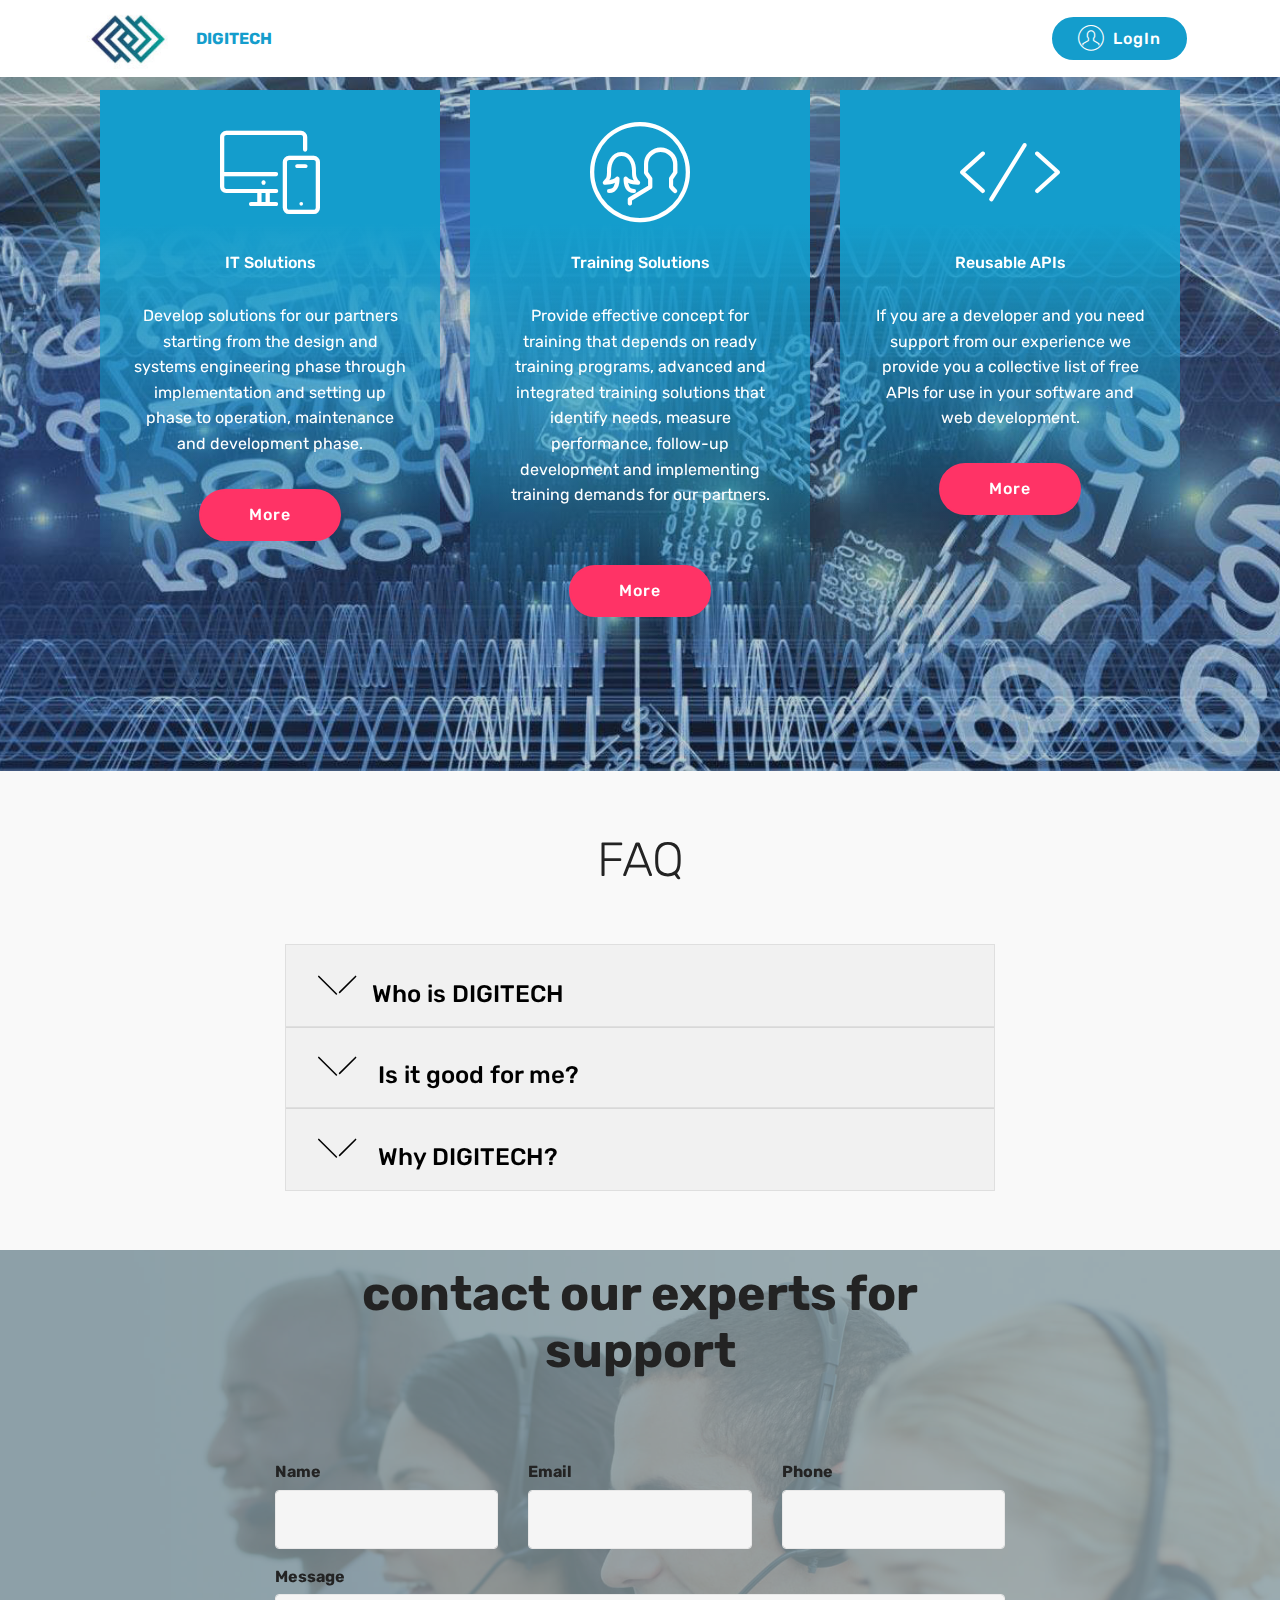
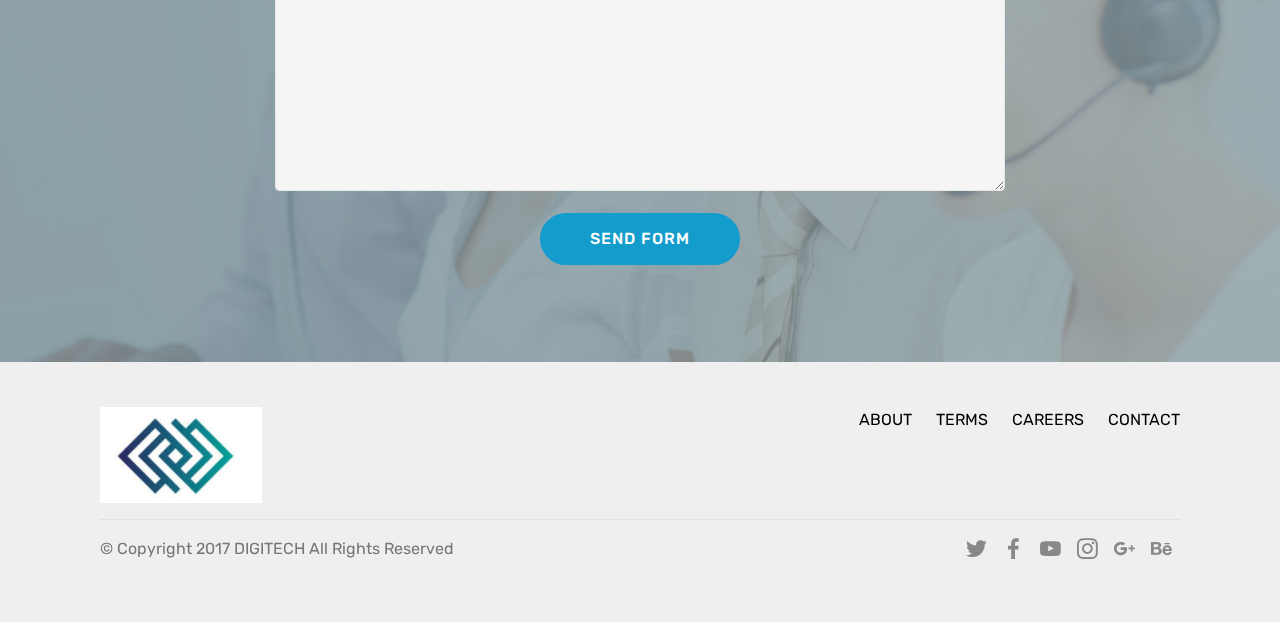
==== commit f95f292d: "create github pages" ====
--- a/digitech.html
+++ b/digitech.html
@@ -56,15 +56,14 @@
                     <a class="nav-link link text-white display-4" href="https://mobirise.com">
                         </a>
                 </li></ul>
-            <div class="navbar-buttons mbr-section-btn"><a class="btn btn-sm btn-primary display-4" href="https://mobirise.com">
-                    <span class="mbri-save mbr-iconfont mbr-iconfont-btn "></span>
-                    Try It Now!
-                </a></div>
+            <div class="navbar-buttons mbr-section-btn"><a class="btn btn-sm btn-primary display-4" href="https://mobirise.com"><span class="mbri-user mbr-iconfont mbr-iconfont-btn"></span>
+                    
+                    LogIn</a></div>
         </div>
     </nav>
 </section>
 
-<section class="engine"><a href="https://mobirise.info/h">create a web page</a></section><section class="features8 cid-reQmRMb4l3 mbr-parallax-background" id="features8-h">
+<section class="engine"><a href="https://mobirise.info/l">free web templates</a></section><section class="features8 cid-reQmRMb4l3 mbr-parallax-background" id="features8-h">
 
     
 
@@ -219,7 +218,7 @@
                         Thanks for filling out the form!
                     </div>
             
-                    <form class="mbr-form" action="https://mobirise.com/" method="post" data-form-title="Mobirise Form"><input type="hidden" name="email" data-form-email="true" value="Bdi+Rwnis2UWtJIbWLWmJQTGcuRRJu7H8SC1nJhfrVoKlPy3ivoSg2gbluuZoNBvZMQnz9cNFtTie+Y247dFdRsSwCqV8F/mJl4nAqN+Ma01z2jB2yIlg2t3aWEcUX9/">
+                    <form class="mbr-form" action="https://mobirise.com/" method="post" data-form-title="Mobirise Form"><input type="hidden" name="email" data-form-email="true" value="yiKDgdkvR6v4ct1LypXMVk4gk4E952UI9+XovGPfSZ32ccVV0iVpAWh9T/a63DAg7P1JPhvReOhTBj810q5qRf381GheF7stV94I8IpLialNsJTRFHH0Nxf2DX31Z+aY">
                         <div class="row row-sm-offset">
                             <div class="col-md-4 multi-horizontal" data-for="name">
                                 <div class="form-group">
